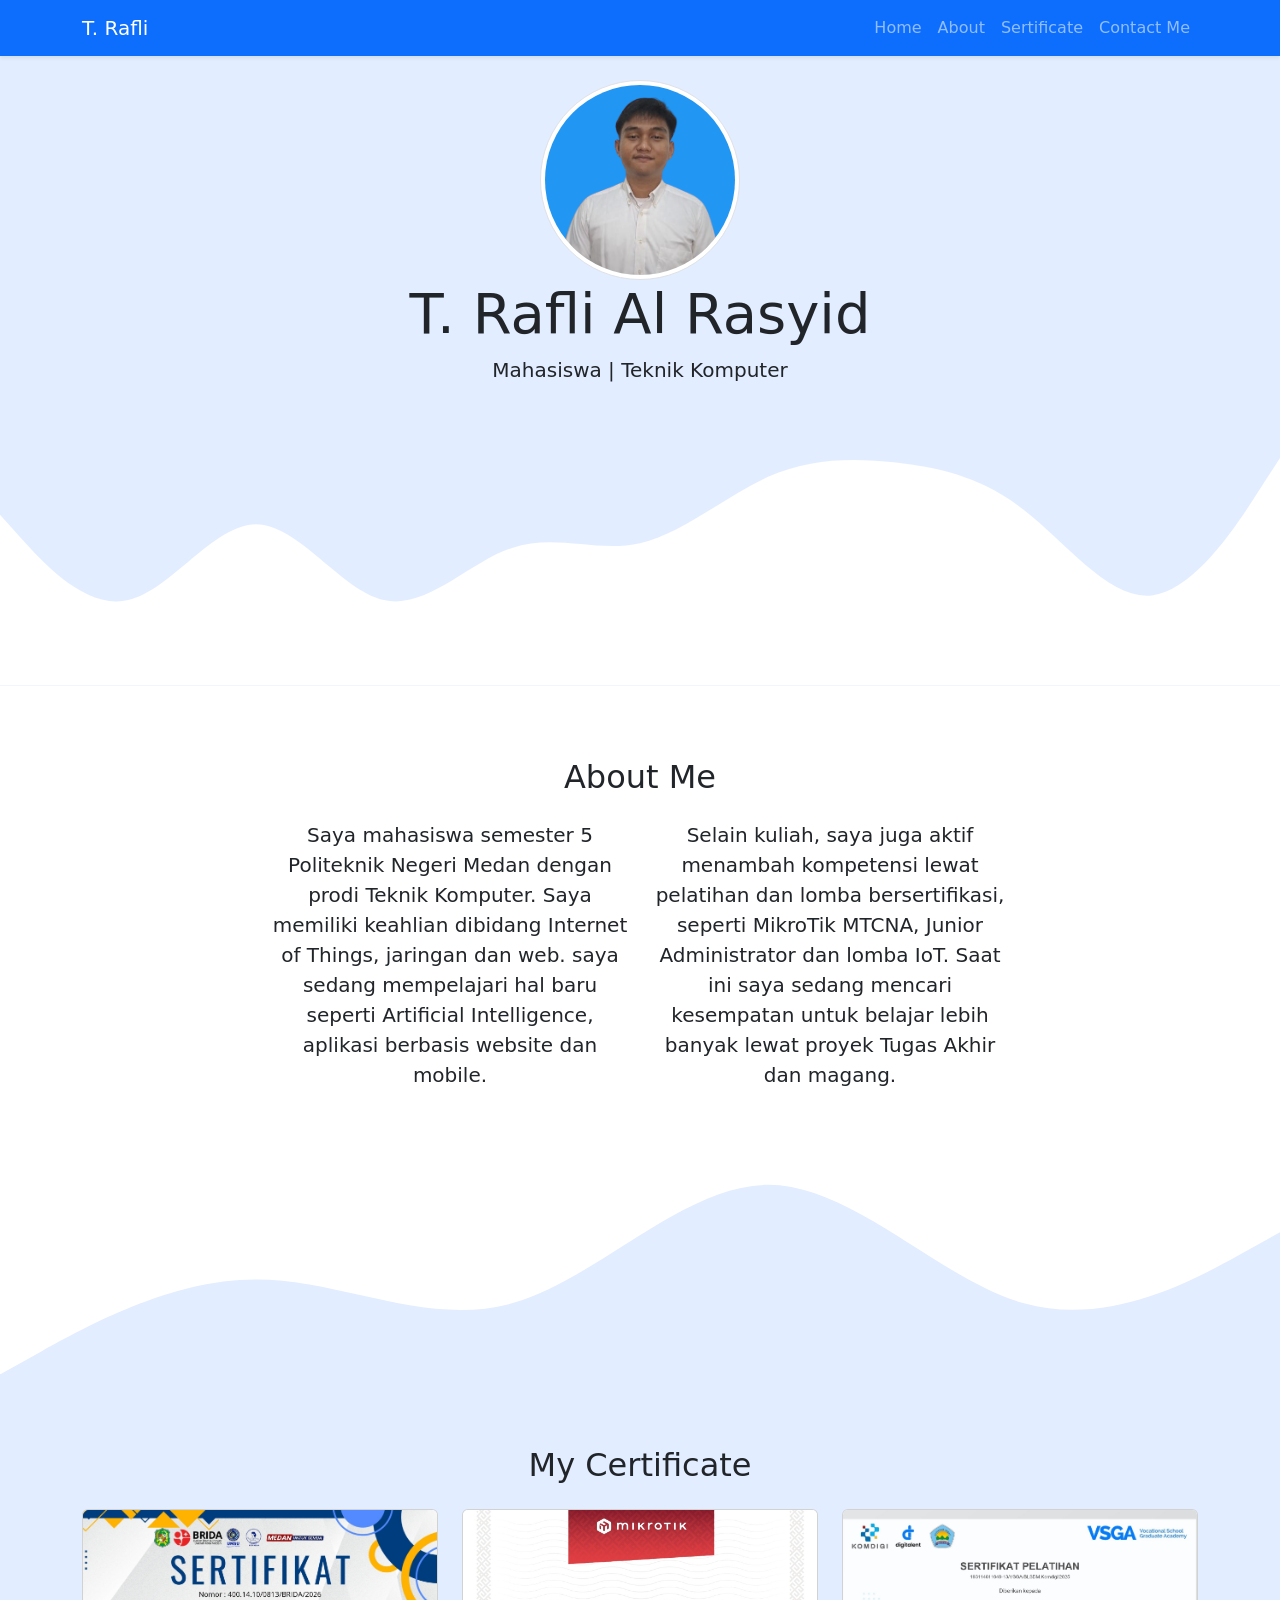
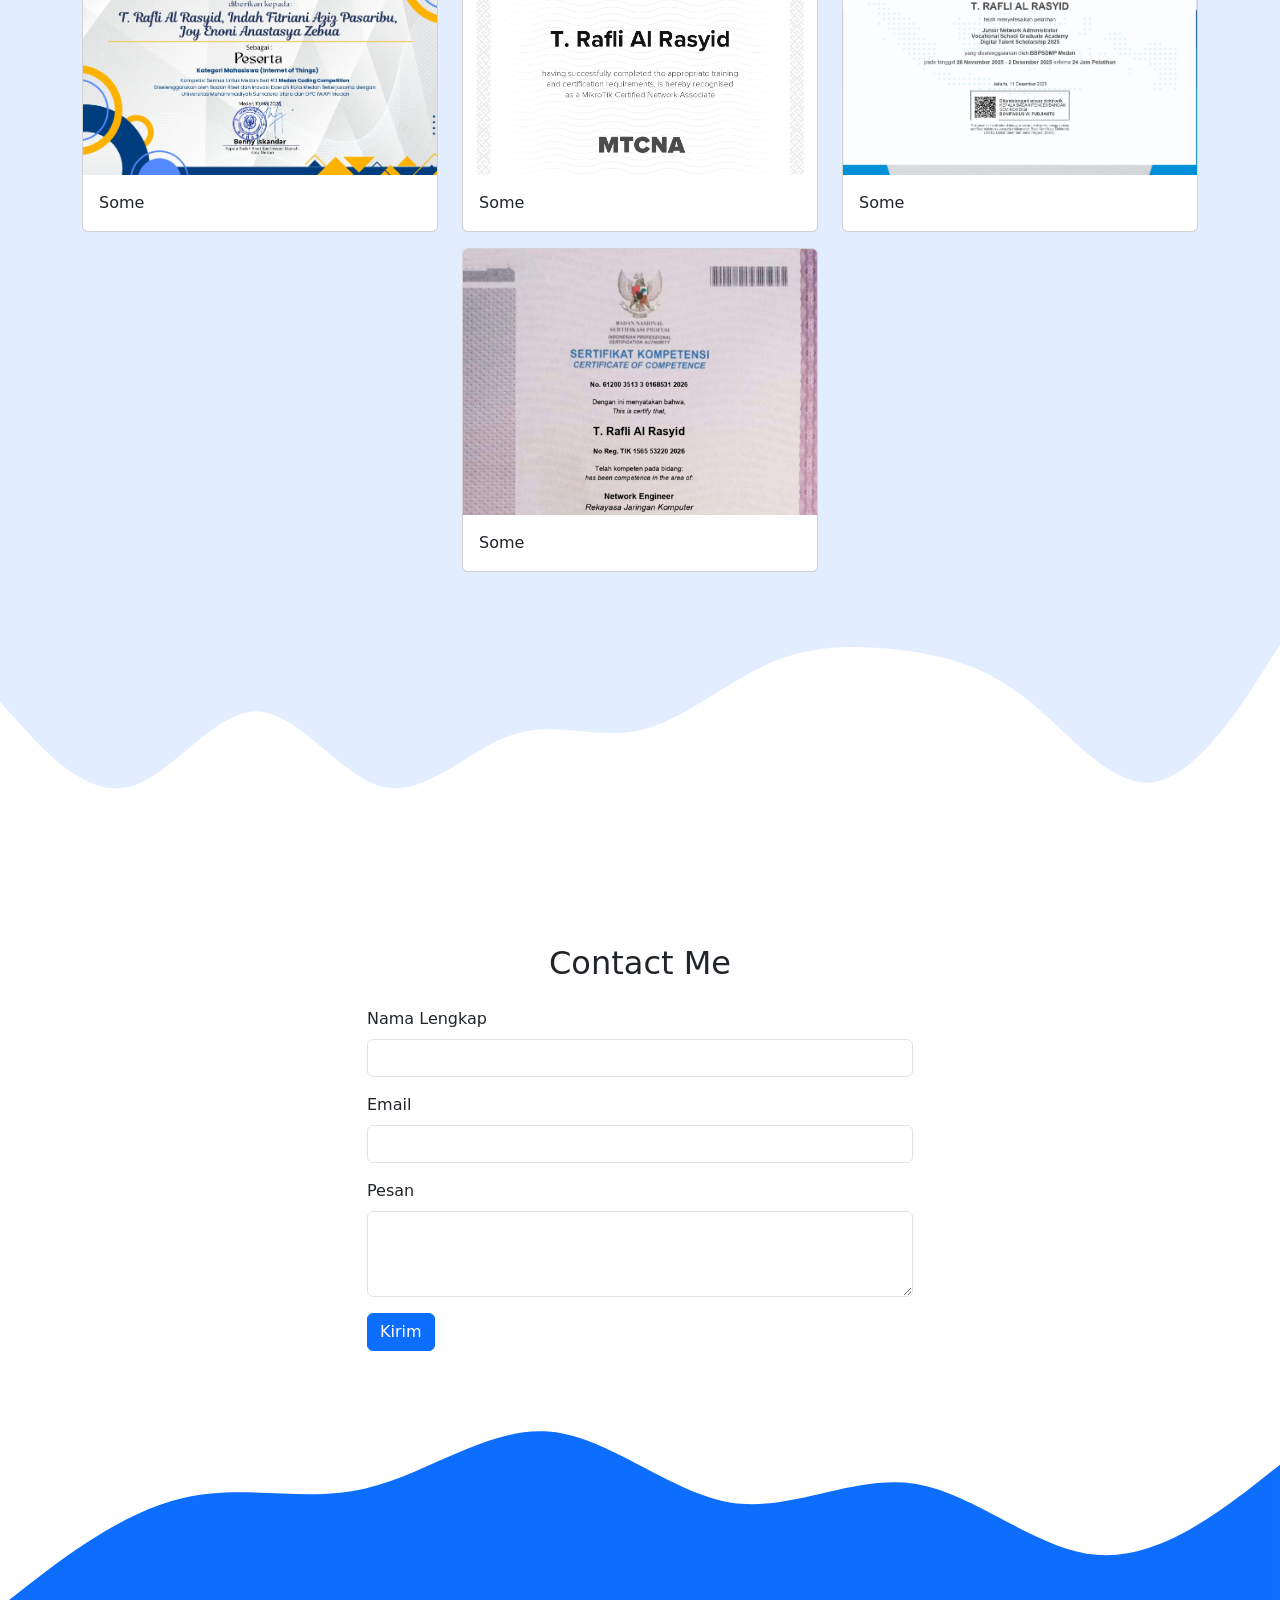
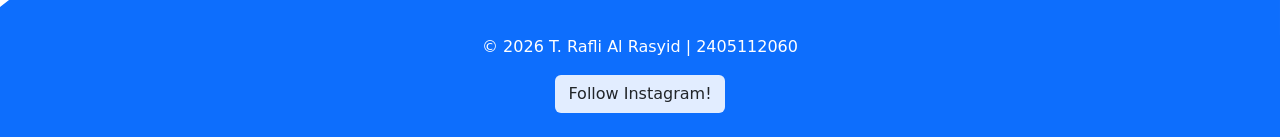
==== index.html @ 65e79ac5 "first commit" ====
<!doctype html>
<html lang="en">
    <head>
        <meta charset="utf-8">
        <meta name="viewport" content="width=device-width, initial-scale=1">
        <title>Portofolio | T. Rafli</title>
        <link href="css/bootstrap.min.css" rel="stylesheet">

        <!-- css -->
        <link rel="stylesheet" href="css/style.css">
    </head>
    <body id="home" data-bs-spy="scroll">
        <!-- navbar -->
        <nav class="navbar navbar-expand-lg bg-primary navbar-dark shadow-sm fixed-top">
            <div class="container">
              <a class="navbar-brand" href="#">T. Rafli</a>
              <button class="navbar-toggler" type="button" data-bs-toggle="collapse" data-bs-target="#navbarNavAltMarkup" aria-controls="navbarNavAltMarkup" aria-expanded="false" aria-label="Toggle navigation">
                <span class="navbar-toggler-icon"></span>
              </button>
              <div class="collapse navbar-collapse" id="navbarNavAltMarkup">
                <div class="navbar-nav ms-auto">
                    <a class="nav-link active" aria-current="page" href="#home">Home</a>
                    <a class="nav-link" href="#about">About</a>
                    <a class="nav-link" href="#sertificate">Sertificate</a>
                    <a class="nav-link" href="#contact">Contact Me</a>
                </div>
              </div>
            </div>
          </nav>
        <!-- akhir navbar -->

        <!-- jumbotron -->
        <section class="jumbotron text-center">
            <img src="img/foto_profil 2.png" alt="foto profil" width="200px"
                class="rounded-circle img-thumbnail">
            <h1 class="display-4">T. Rafli Al Rasyid</h1>
            <p class="lead">Mahasiswa | Teknik Komputer</p>
            <svg xmlns="http://www.w3.org/2000/svg" viewBox="0 0 1440 320"><path fill="#ffff" fill-opacity="1" d="M0,128L24,154.7C48,181,96,235,144,224C192,213,240,139,288,138.7C336,139,384,213,432,224C480,235,528,181,576,165.3C624,149,672,171,720,160C768,149,816,107,864,85.3C912,64,960,64,1008,69.3C1056,75,1104,85,1152,122.7C1200,160,1248,224,1296,218.7C1344,213,1392,139,1416,101.3L1440,64L1440,320L1416,320C1392,320,1344,320,1296,320C1248,320,1200,320,1152,320C1104,320,1056,320,1008,320C960,320,912,320,864,320C816,320,768,320,720,320C672,320,624,320,576,320C528,320,480,320,432,320C384,320,336,320,288,320C240,320,192,320,144,320C96,320,48,320,24,320L0,320Z"></path></svg>
        </section>
        <!-- akhir jumbotron -->

        <!-- about -->
        <section class="about" id="about">
            <div class="container text-center">
                <div class="row text-center mb-3">
                    <div class="col">
                        <h2>About Me</h2>
                    </div>
                </div>

                <div class="row justify-content-center fs-5 text-center">
                    <div class="col-md-4">Saya mahasiswa semester 5 Politeknik Negeri Medan dengan prodi Teknik Komputer. Saya memiliki keahlian dibidang Internet of Things, jaringan dan web.
                        saya sedang mempelajari hal baru seperti Artificial Intelligence, aplikasi berbasis website dan mobile.</div>
                    <div class="col-md-4">Selain kuliah, saya juga aktif menambah kompetensi lewat pelatihan dan lomba bersertifikasi, seperti MikroTik MTCNA, Junior Administrator dan lomba IoT. 
                        Saat ini saya sedang mencari kesempatan untuk belajar lebih banyak lewat proyek Tugas Akhir dan magang.</div>
                </div>
            </div>
            <svg xmlns="http://www.w3.org/2000/svg" viewBox="0 0 1440 320"><path fill="#e2edff" fill-opacity="1" d="M0,320L48,293.3C96,267,192,213,288,213.3C384,213,480,267,576,240C672,213,768,107,864,106.7C960,107,1056,213,1152,240C1248,267,1344,213,1392,186.7L1440,160L1440,320L1392,320C1344,320,1248,320,1152,320C1056,320,960,320,864,320C768,320,672,320,576,320C480,320,384,320,288,320C192,320,96,320,48,320L0,320Z"></path></svg>
        </section>
         <!-- akhir about -->

        <!-- sertificate -->
        <section id="sertificate" class="sertificate">
            <div class="container">
                <div class="row text-center mb-3">
                    <div class="col">
                        <h2>My Certificate</h2>
                    </div>
                </div>

                <div class="row justify-content-center">
                    <div class="col-md-4 mb-3">
                        <div class="card">
                            <a href="https://drive.google.com/file/d/1_PDQ0m4yi_eD5GQvOrbC-A0KUMrzX5Ta/view?usp=sharing" target="_blank"><img src="img/iot.jpg" alt="sertifikat IoT" class="card-img-top" loading="lazy"></a>
                            <div class="card-body">
                                <p class="card-text">Some</p>
                            </div>
                        </div>
                    </div>

                    <div class="col-md-4 mb-3">
                        <div class="card">
                            <a href="https://drive.google.com/file/d/1WTJJTWbtGncXbXlw_w92yButRt9lqG4G/view?usp=sharing" target="_blank"><img src="img/sertifikat mtcna.jpg" alt="sertifikat mtcna" class="card-img-top"></a>
                            <div class="card-body">
                                <p class="card-text">Some</p>
                            </div>
                        </div>
                    </div>

                    <div class="col-md-4 mb-3">
                        <div class="card">
                            <a href="https://drive.google.com/file/d/122FLk_JU74PtXz3qmLdHVysGq2bVSS7K/view?usp=sharing" target="_blank"><img src="img/vsga.jpg" alt="sertifikat JNA VSGA" class="card-img-top"></a>
                            <div class="card-body">
                                <p class="card-text">Some</p>
                            </div>
                        </div>
                    </div>

                    <div class="col-md-4 mb-3">
                        <div class="card">
                            <a href="https://drive.google.com/file/d/1_5W1mtX8krvDobZkotjcnFeJKgme8c_E/view?usp=sharing" target="_blank"><img src="img/sertifikat jna_page-0001.jpg" alt="sertifikat JNA BNSP" class="card-img-top"></a>
                            <div class="card-body">
                                <p class="card-text">Some</p>
                            </div>
                        </div>
                    </div>

                </div>
            </div>
            <svg xmlns="http://www.w3.org/2000/svg" viewBox="0 0 1440 320"><path fill="#ffff" fill-opacity="1" d="M0,128L24,154.7C48,181,96,235,144,224C192,213,240,139,288,138.7C336,139,384,213,432,224C480,235,528,181,576,165.3C624,149,672,171,720,160C768,149,816,107,864,85.3C912,64,960,64,1008,69.3C1056,75,1104,85,1152,122.7C1200,160,1248,224,1296,218.7C1344,213,1392,139,1416,101.3L1440,64L1440,320L1416,320C1392,320,1344,320,1296,320C1248,320,1200,320,1152,320C1104,320,1056,320,1008,320C960,320,912,320,864,320C816,320,768,320,720,320C672,320,624,320,576,320C528,320,480,320,432,320C384,320,336,320,288,320C240,320,192,320,144,320C96,320,48,320,24,320L0,320Z"></path></svg>
        </section>
        <!-- akhir sertificate -->

        <!-- contact-->
        <section class="contact" id="contact">
            <div class="container">
                <div class="row text-center mb-3">
                    <h2>Contact Me</h2>
                </div>

                <div class="row justify-content-center">
                    <div class="col-md-6">
                        <form action="">
                            <div class="mb-3">
                                <label for="name" class="form-label">Nama Lengkap</label>
                                <input type="text" class="form-control" id="name" aria-describedby="name">
                            </div>
    
                            <div class="mb-3">
                                <label for="email" class="form-label">Email</label>
                                <input type="email" class="form-control" id="email" aria-describedby="email">
                            </div>

                            <div class="mb-3">
                                <label for="pesan" class="form-label">Pesan</label>
                                <textarea id="pesan" class="form-control" rows="3"></textarea>
                            </div>

                            <button type="submit" class="btn btn-primary">Kirim</button>
                        </form>
                    </div>
                </div>
            </div>
            <svg xmlns="http://www.w3.org/2000/svg" viewBox="0 0 1440 320"><path fill="#0d6efd" fill-opacity="1" d="M0,288L34.3,261.3C68.6,235,137,181,206,165.3C274.3,149,343,171,411,154.7C480,139,549,85,617,90.7C685.7,96,754,160,823,170.7C891.4,181,960,139,1029,149.3C1097.1,160,1166,224,1234,229.3C1302.9,235,1371,181,1406,154.7L1440,128L1440,320L1405.7,320C1371.4,320,1303,320,1234,320C1165.7,320,1097,320,1029,320C960,320,891,320,823,320C754.3,320,686,320,617,320C548.6,320,480,320,411,320C342.9,320,274,320,206,320C137.1,320,69,320,34,320L0,320Z"></path></svg>
        </section>
        <!-- akhir kontak -->

        <!-- footer -->
        <footer class="bg-primary text-white text-center pb-2">
            <p>&copy; 2026 T. Rafli Al Rasyid | 2405112060 </p>
            <P><a href="https://instagram.com/t.rafli_" class="btn" style="background-color: #e2edff;">Follow Instagram!</a></P>
        </footer>
        <!-- akhir foooter -->

        <script src="https://cdn.jsdelivr.net/npm/bootstrap@5.3.8/dist/js/bootstrap.bundle.min.js" integrity="sha384-FKyoEForCGlyvwx9Hj09JcYn3nv7wiPVlz7YYwJrWVcXK/BmnVDxM+D2scQbITxI" crossorigin="anonymous"></script>
    </body>
</html>
---- css/style.css ----
.jumbotron{
    padding-top : 5rem;
    background-color: #e2edff;
}

.sertificate{
    background-color: #e2edff;
}

section{
    padding-top: 4.5rem;
}
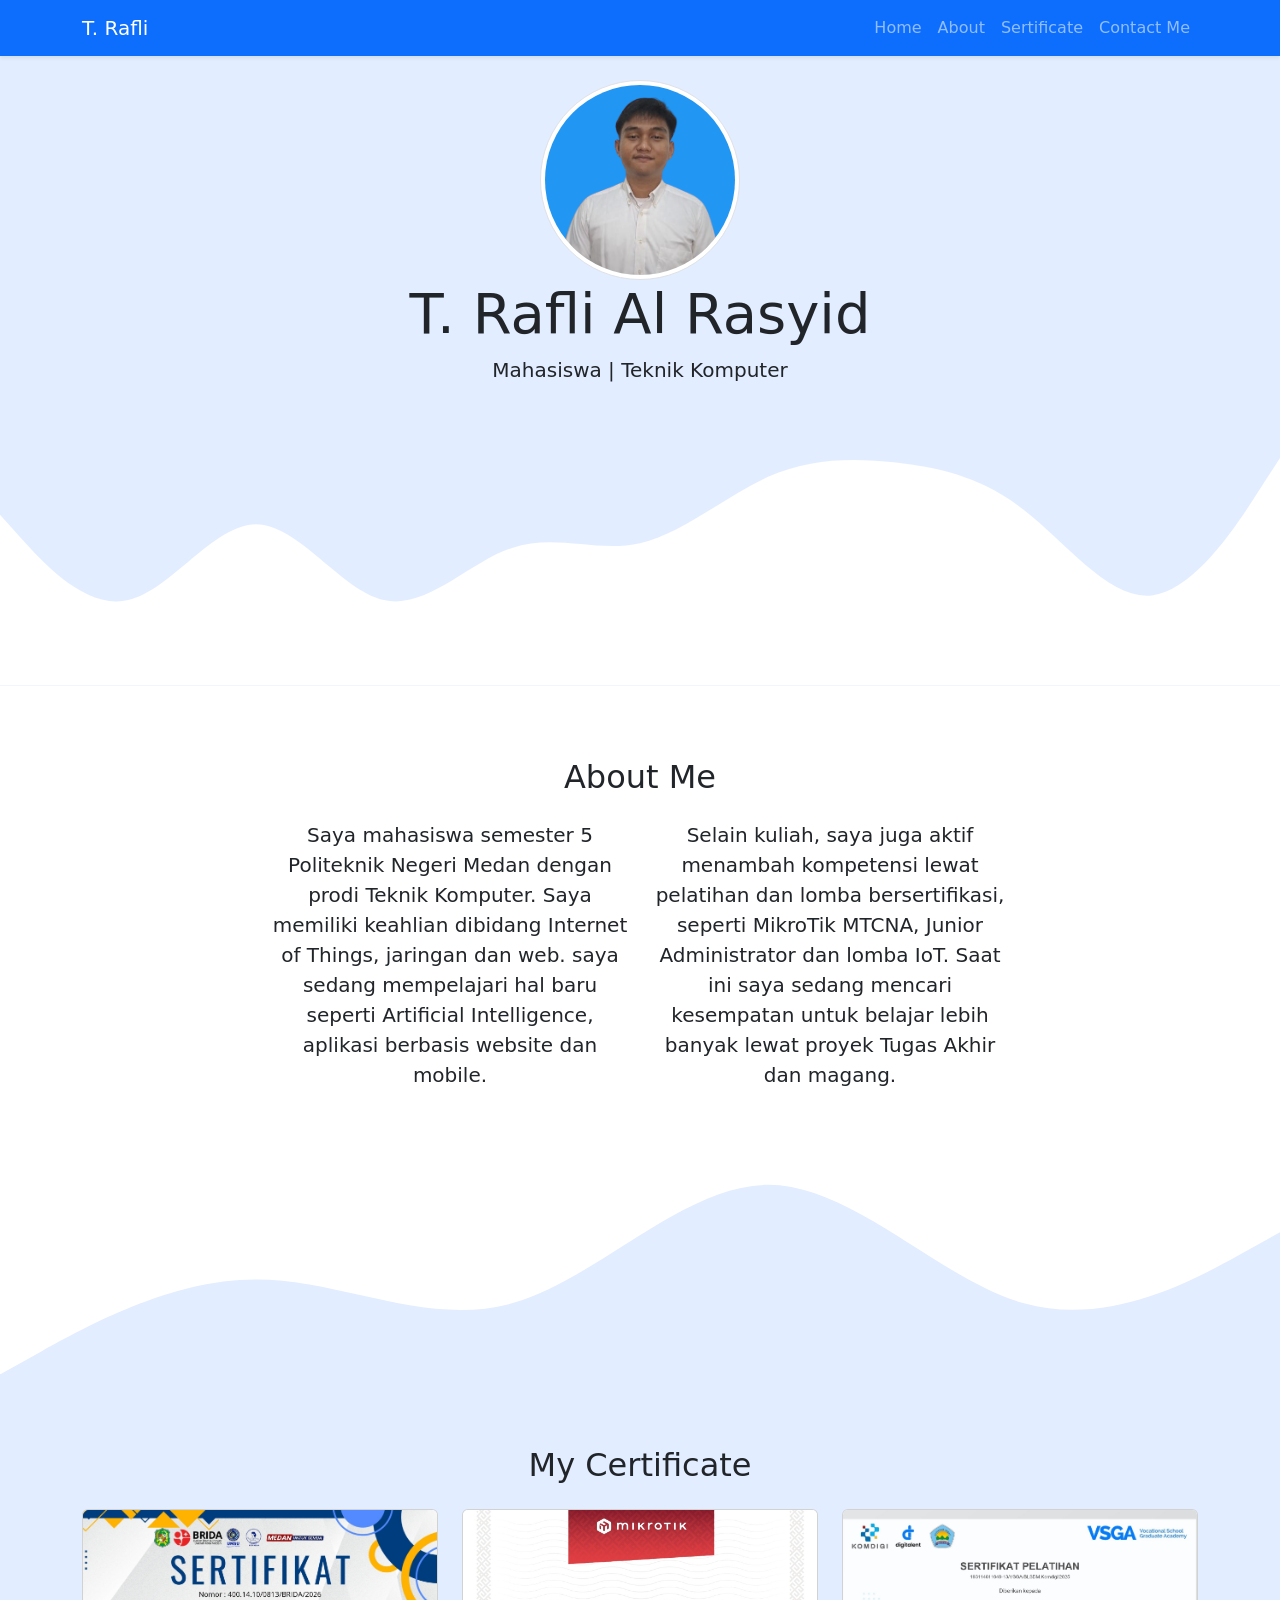
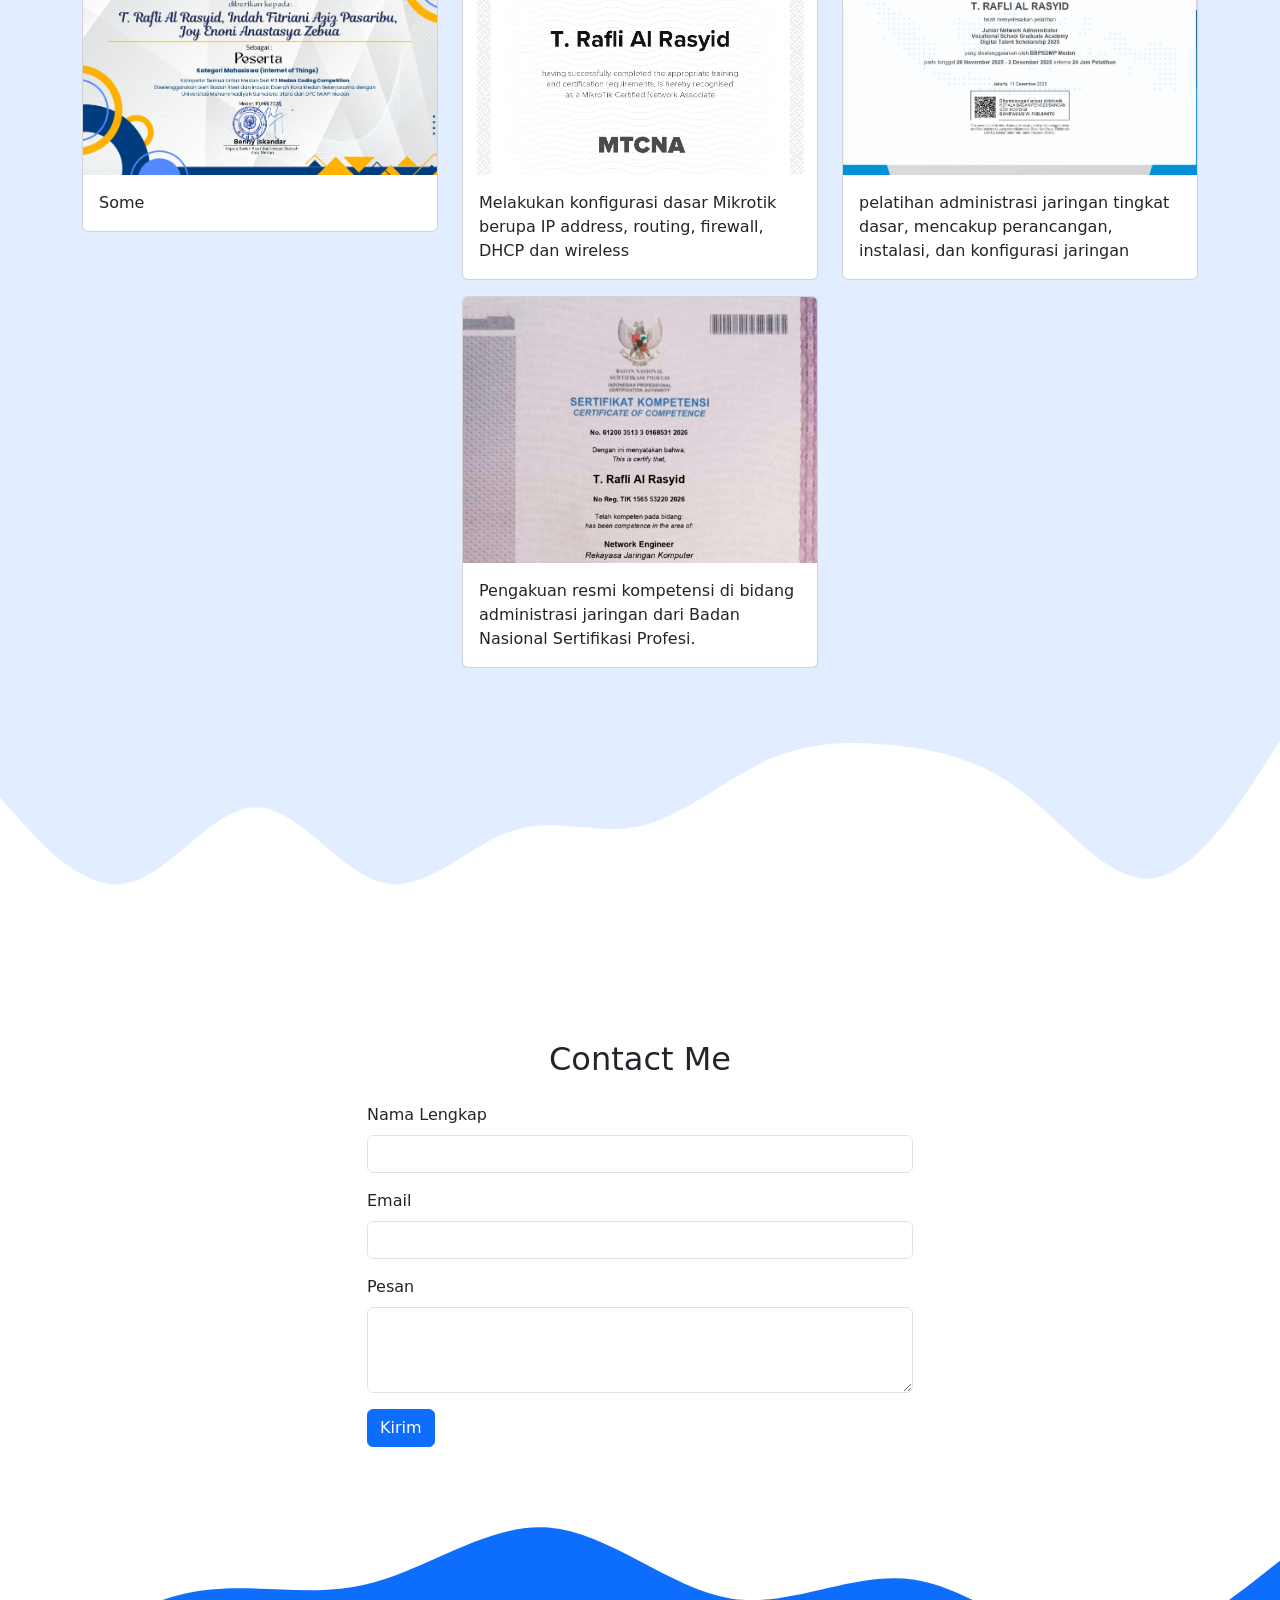
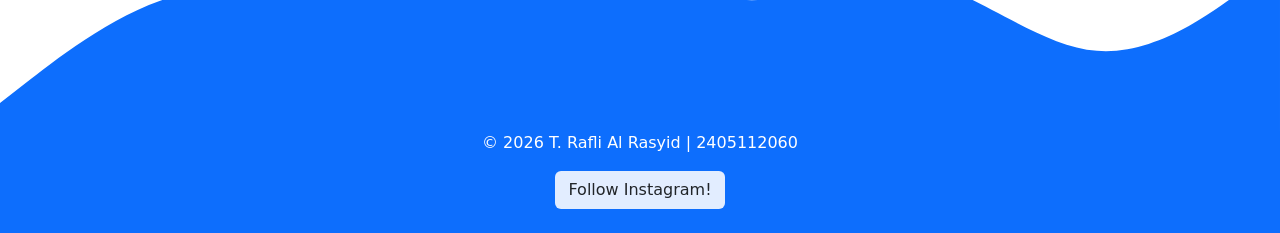
==== commit eae6219d: "menambahkan 3 deskripsi sertifikat" ====
--- a/index.html
+++ b/index.html
@@ -82,7 +82,7 @@
                         <div class="card">
                             <a href="https://drive.google.com/file/d/1WTJJTWbtGncXbXlw_w92yButRt9lqG4G/view?usp=sharing" target="_blank"><img src="img/sertifikat mtcna.jpg" alt="sertifikat mtcna" class="card-img-top"></a>
                             <div class="card-body">
-                                <p class="card-text">Some</p>
+                                <p class="card-text">Melakukan konfigurasi dasar Mikrotik berupa IP address, routing, firewall, DHCP dan wireless</p>
                             </div>
                         </div>
                     </div>
@@ -91,7 +91,7 @@
                         <div class="card">
                             <a href="https://drive.google.com/file/d/122FLk_JU74PtXz3qmLdHVysGq2bVSS7K/view?usp=sharing" target="_blank"><img src="img/vsga.jpg" alt="sertifikat JNA VSGA" class="card-img-top"></a>
                             <div class="card-body">
-                                <p class="card-text">Some</p>
+                                <p class="card-text">pelatihan administrasi jaringan tingkat dasar, mencakup perancangan, instalasi, dan konfigurasi jaringan</p>
                             </div>
                         </div>
                     </div>
@@ -100,7 +100,7 @@
                         <div class="card">
                             <a href="https://drive.google.com/file/d/1_5W1mtX8krvDobZkotjcnFeJKgme8c_E/view?usp=sharing" target="_blank"><img src="img/sertifikat jna_page-0001.jpg" alt="sertifikat JNA BNSP" class="card-img-top"></a>
                             <div class="card-body">
-                                <p class="card-text">Some</p>
+                                <p class="card-text">Pengakuan resmi kompetensi di bidang administrasi jaringan dari Badan Nasional Sertifikasi Profesi.</p>
                             </div>
                         </div>
                     </div>
@@ -153,5 +153,5 @@
         <!-- akhir foooter -->
 
         <script src="https://cdn.jsdelivr.net/npm/bootstrap@5.3.8/dist/js/bootstrap.bundle.min.js" integrity="sha384-FKyoEForCGlyvwx9Hj09JcYn3nv7wiPVlz7YYwJrWVcXK/BmnVDxM+D2scQbITxI" crossorigin="anonymous"></script>
-    </body>
+    </body> 
 </html>
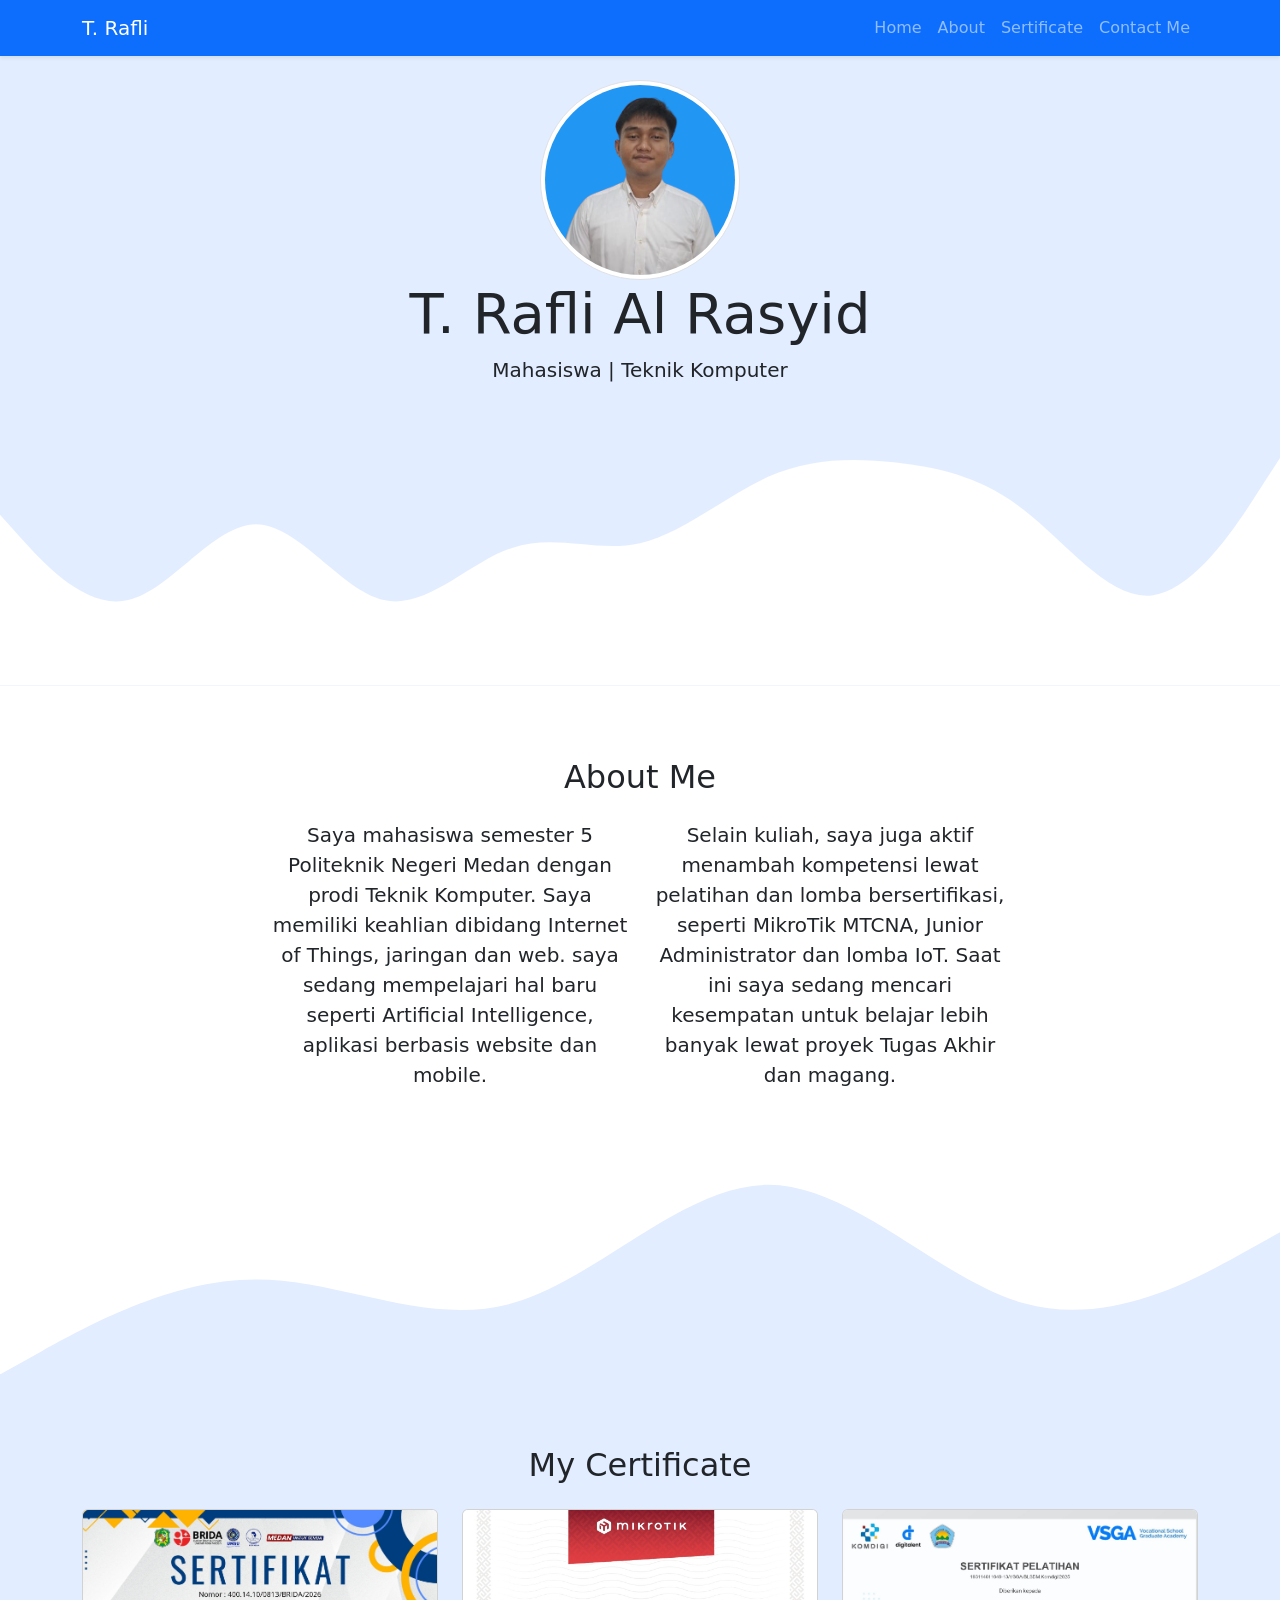
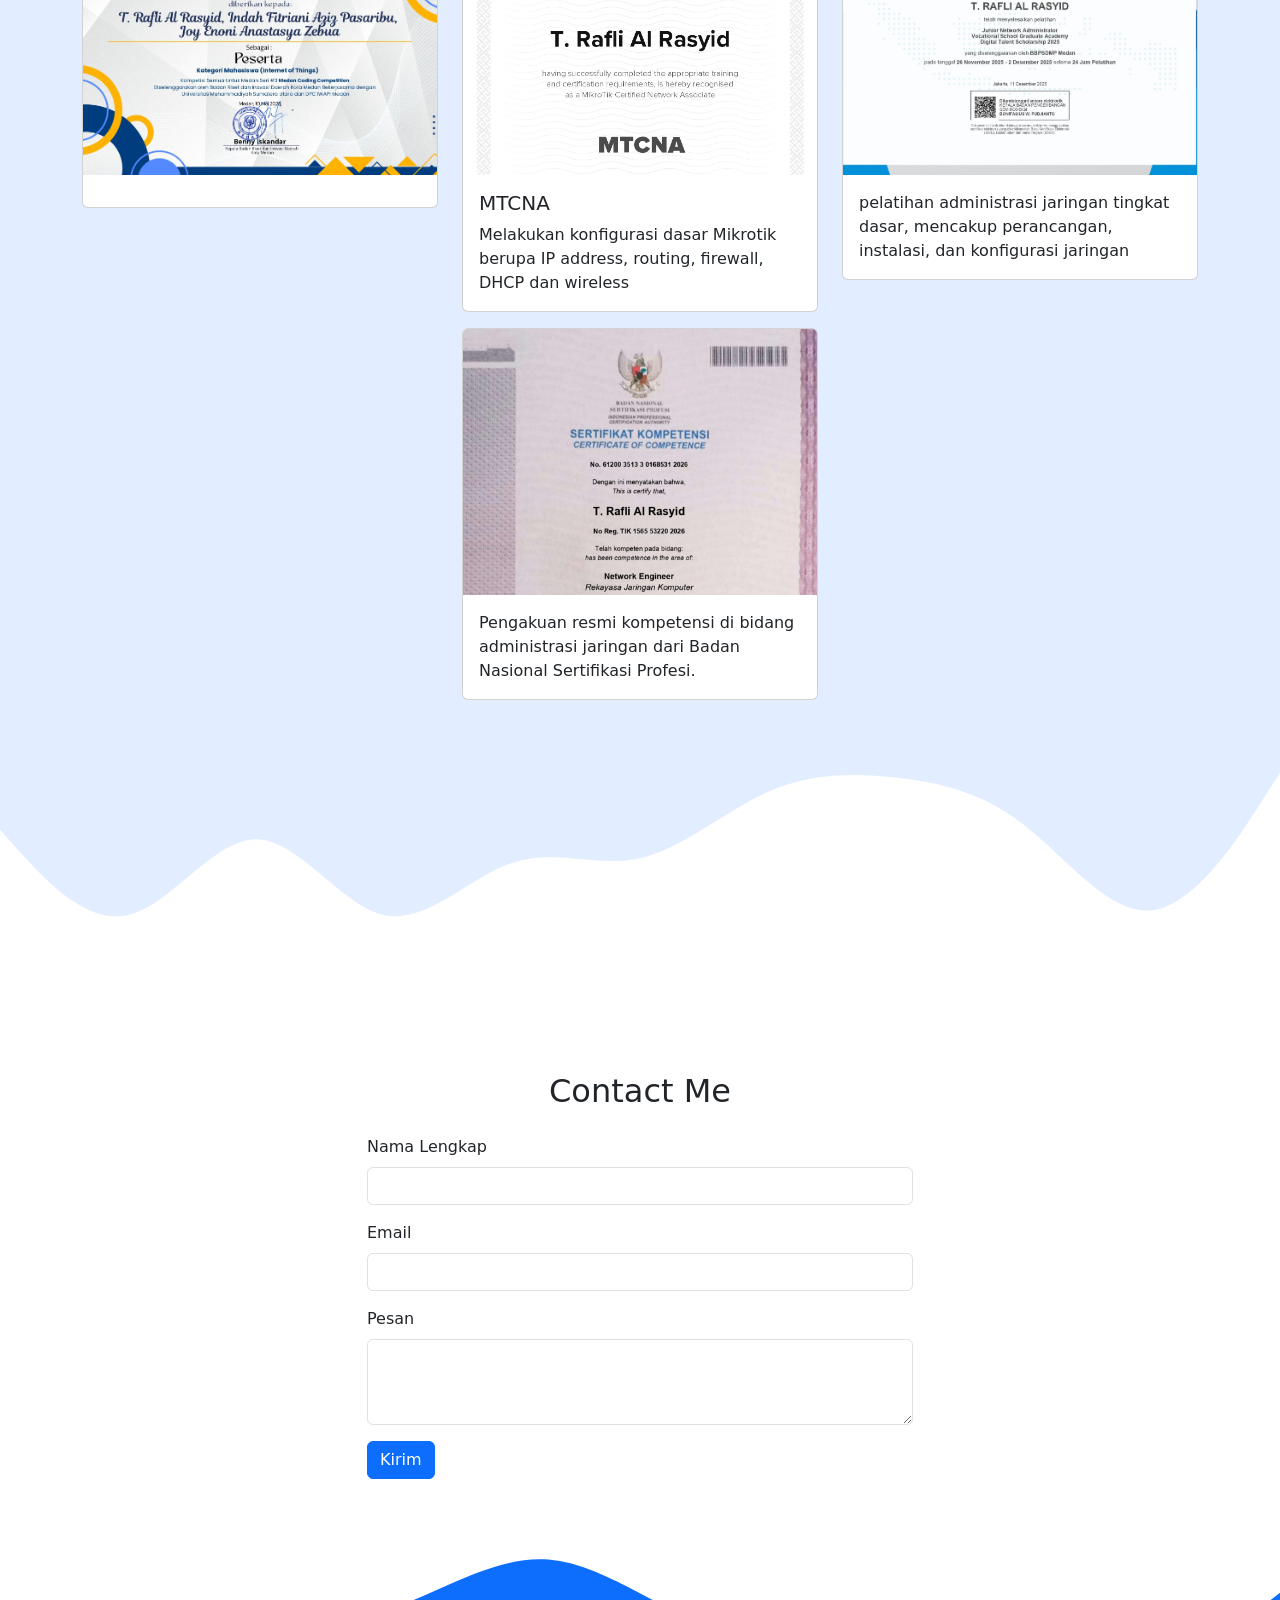
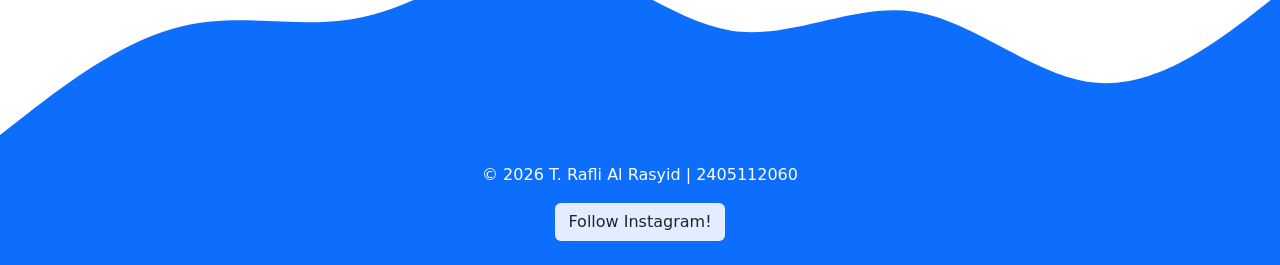
==== commit de0f4643: "menambahkan judul sertifikat mtcna" ====
--- a/index.html
+++ b/index.html
@@ -73,7 +73,7 @@
                         <div class="card">
                             <a href="https://drive.google.com/file/d/1_PDQ0m4yi_eD5GQvOrbC-A0KUMrzX5Ta/view?usp=sharing" target="_blank"><img src="img/iot.jpg" alt="sertifikat IoT" class="card-img-top" loading="lazy"></a>
                             <div class="card-body">
-                                <p class="card-text">Some</p>
+                                <p class="card-text"></p>
                             </div>
                         </div>
                     </div>
@@ -82,6 +82,7 @@
                         <div class="card">
                             <a href="https://drive.google.com/file/d/1WTJJTWbtGncXbXlw_w92yButRt9lqG4G/view?usp=sharing" target="_blank"><img src="img/sertifikat mtcna.jpg" alt="sertifikat mtcna" class="card-img-top"></a>
                             <div class="card-body">
+                                <h5 class="MTCNA">MTCNA</h5>
                                 <p class="card-text">Melakukan konfigurasi dasar Mikrotik berupa IP address, routing, firewall, DHCP dan wireless</p>
                             </div>
                         </div>
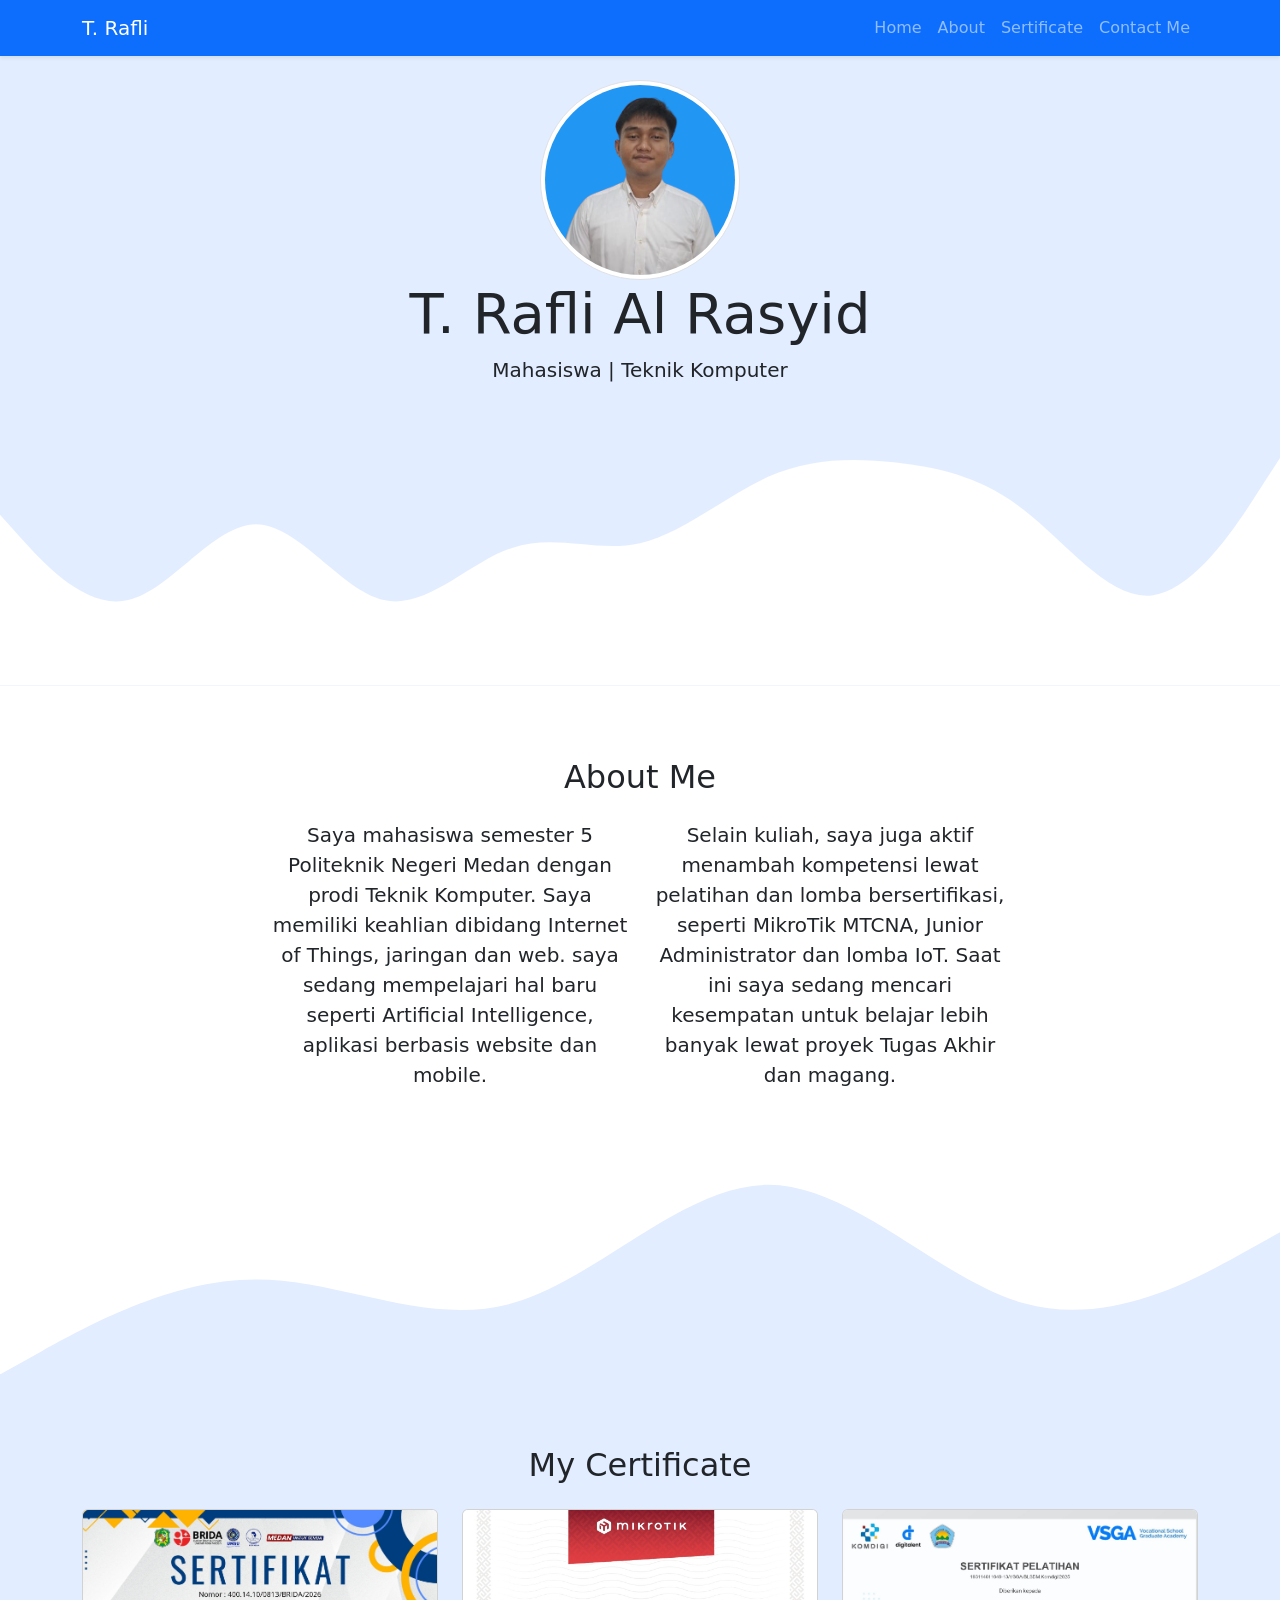
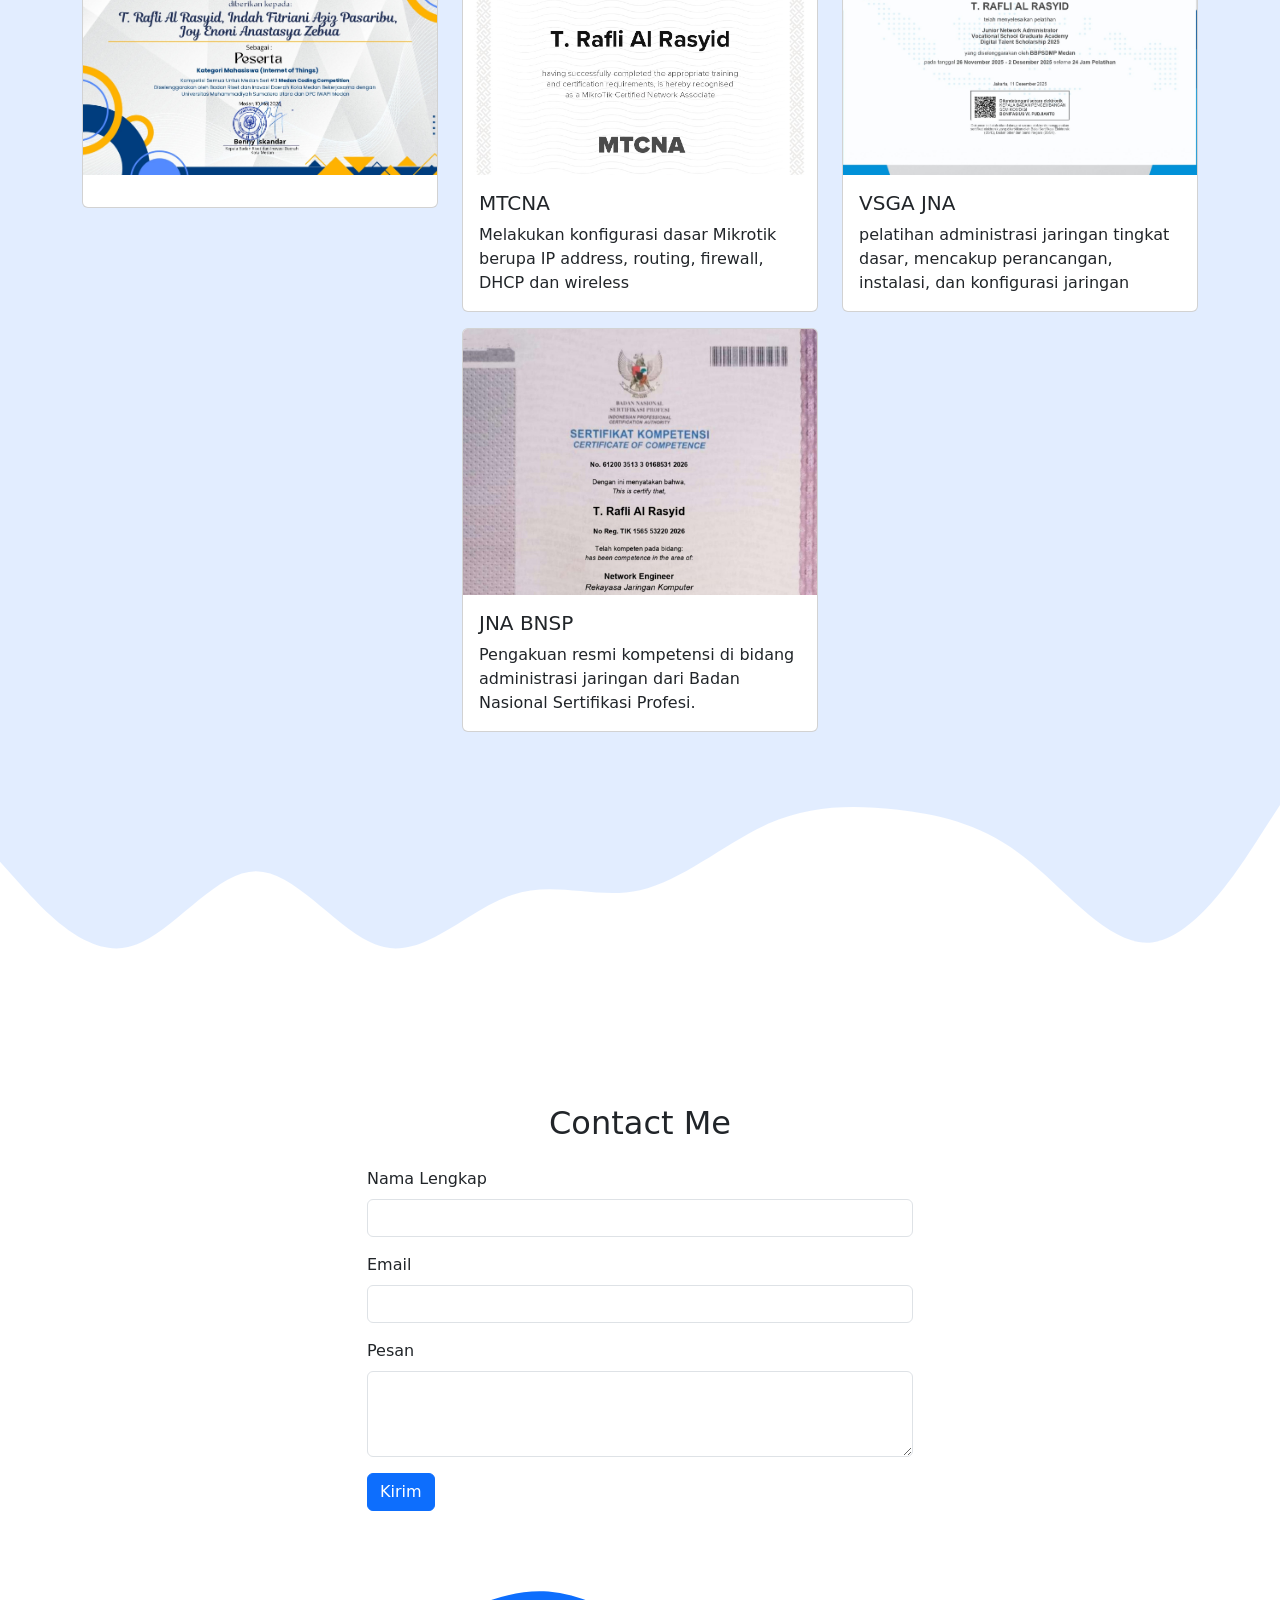
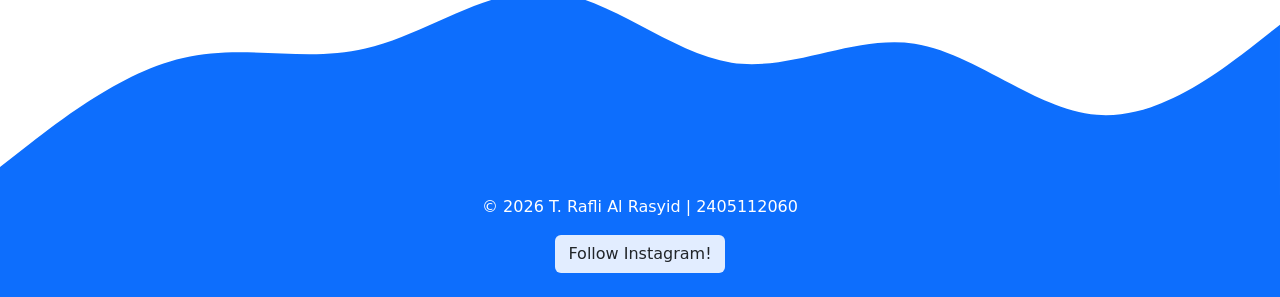
==== commit a5146097: "menambahkan judul sertifikat" ====
--- a/index.html
+++ b/index.html
@@ -92,6 +92,7 @@
                         <div class="card">
                             <a href="https://drive.google.com/file/d/122FLk_JU74PtXz3qmLdHVysGq2bVSS7K/view?usp=sharing" target="_blank"><img src="img/vsga.jpg" alt="sertifikat JNA VSGA" class="card-img-top"></a>
                             <div class="card-body">
+                                <h5 class="VSGA JNA">VSGA JNA</h5>
                                 <p class="card-text">pelatihan administrasi jaringan tingkat dasar, mencakup perancangan, instalasi, dan konfigurasi jaringan</p>
                             </div>
                         </div>
@@ -101,6 +102,7 @@
                         <div class="card">
                             <a href="https://drive.google.com/file/d/1_5W1mtX8krvDobZkotjcnFeJKgme8c_E/view?usp=sharing" target="_blank"><img src="img/sertifikat jna_page-0001.jpg" alt="sertifikat JNA BNSP" class="card-img-top"></a>
                             <div class="card-body">
+                                <h5 class="JNA BNSP">JNA BNSP</h5>
                                 <p class="card-text">Pengakuan resmi kompetensi di bidang administrasi jaringan dari Badan Nasional Sertifikasi Profesi.</p>
                             </div>
                         </div>
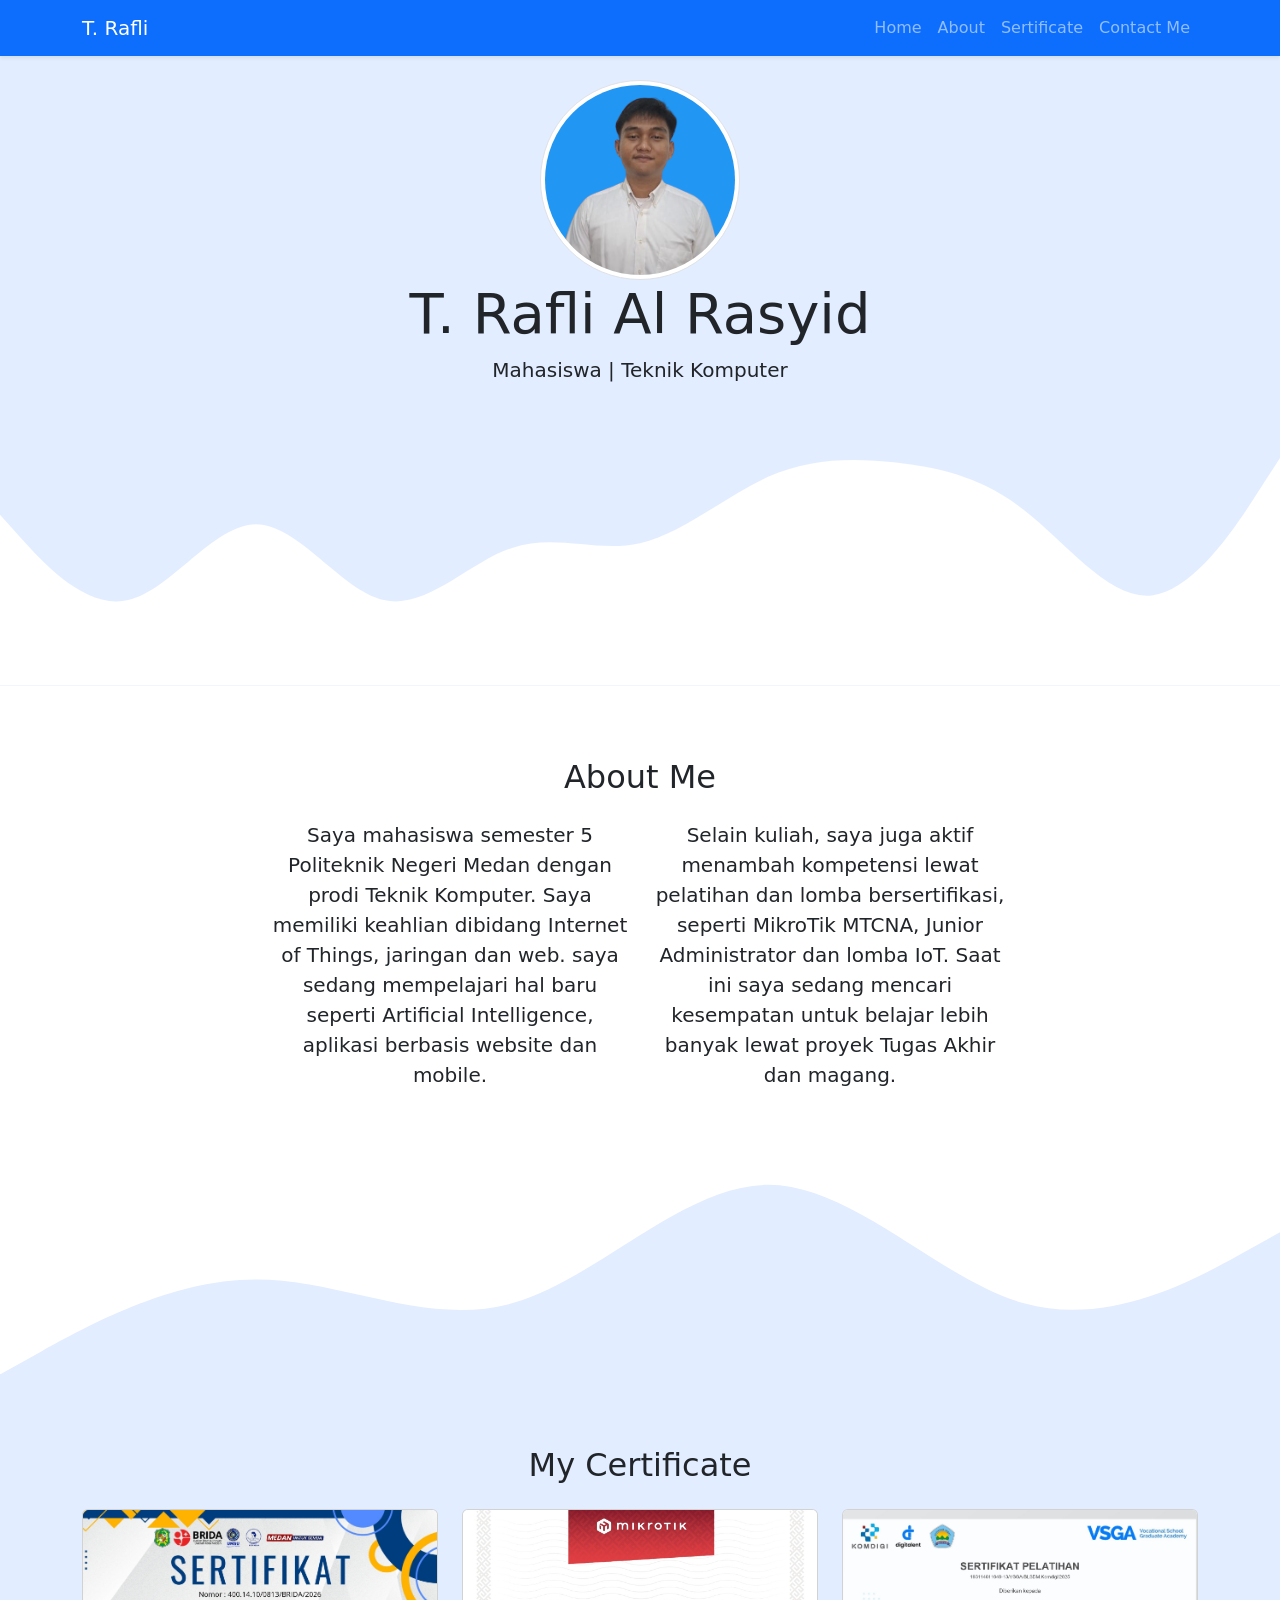
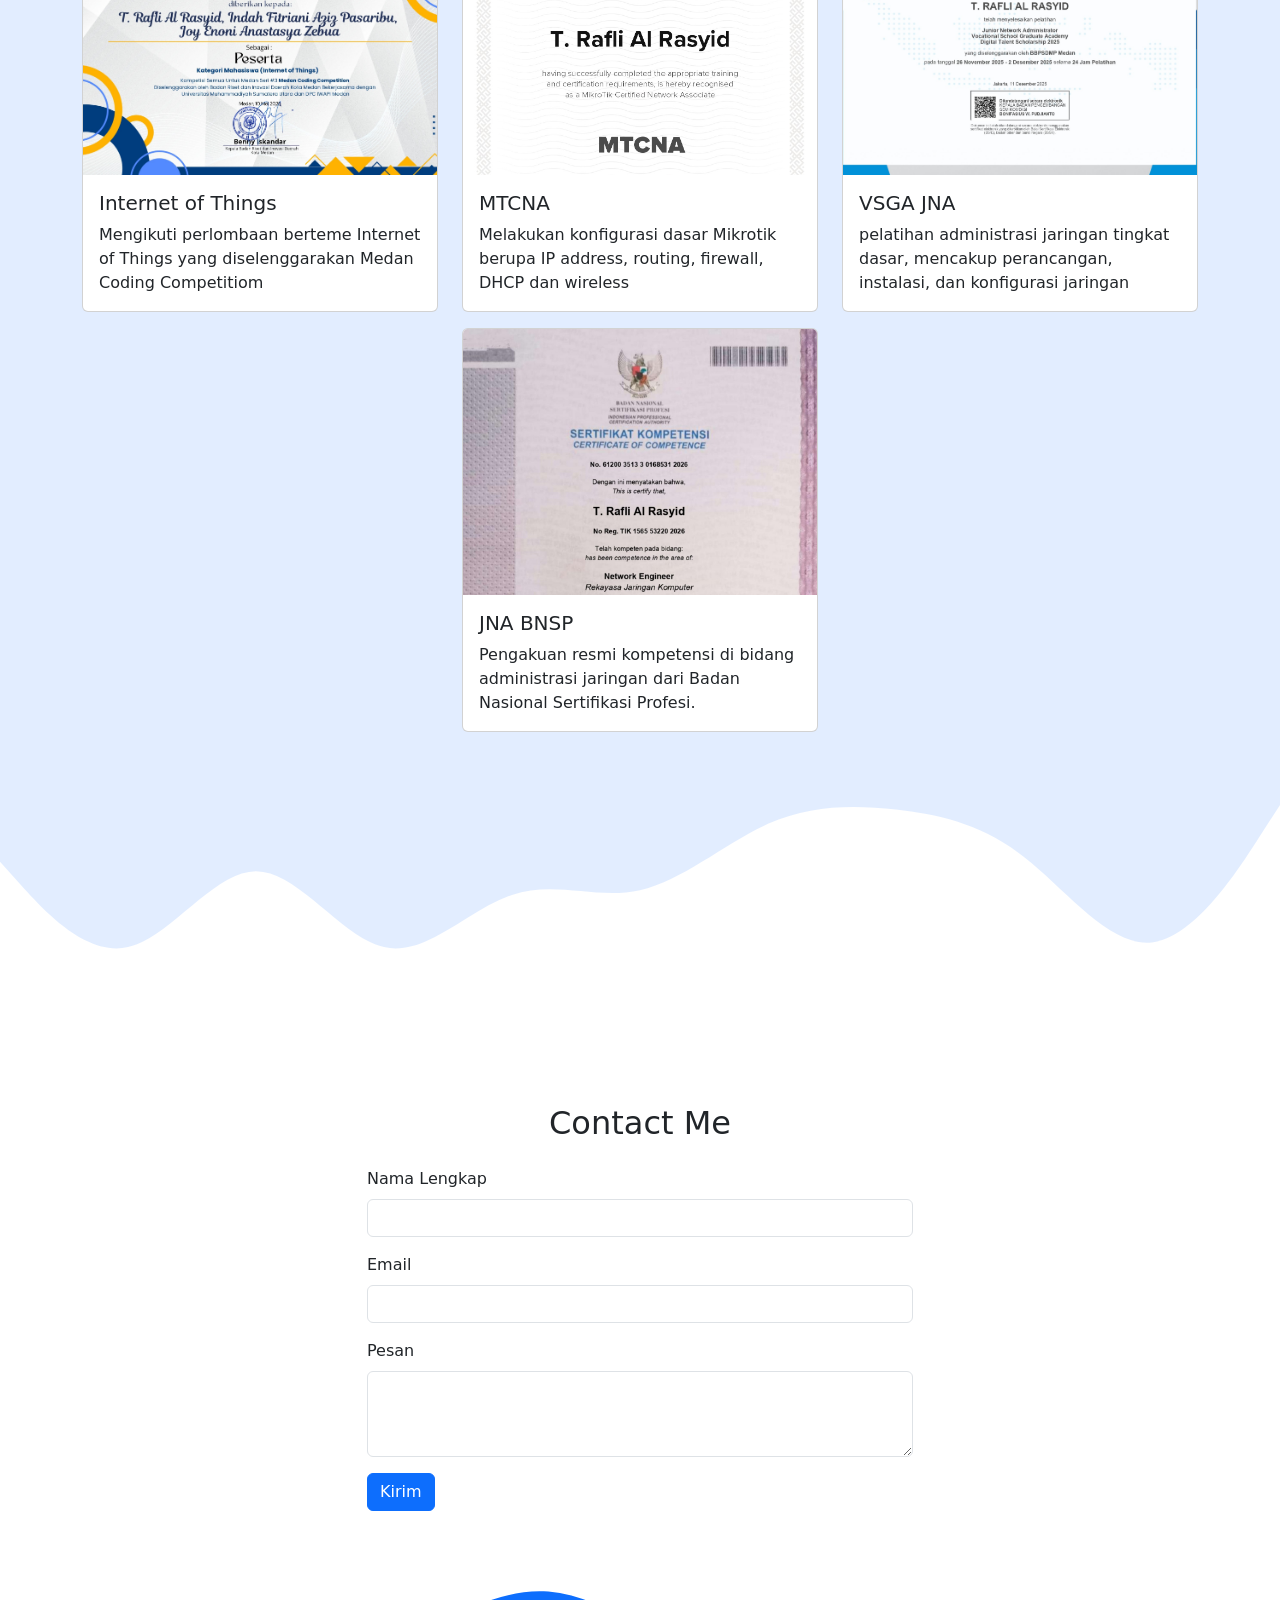
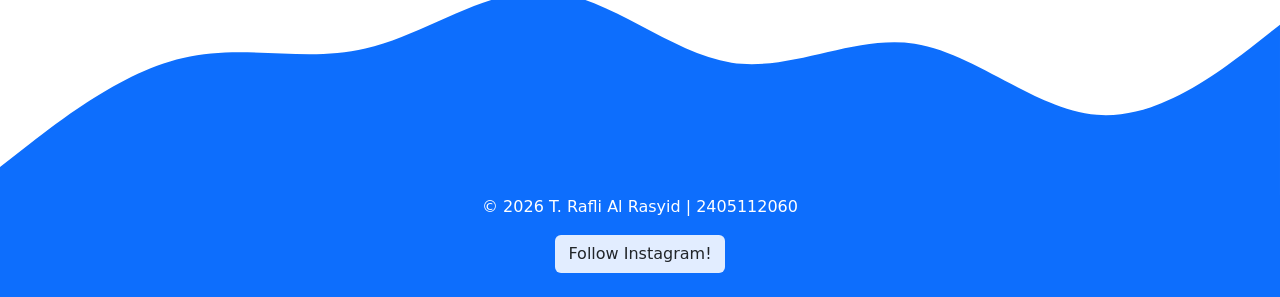
==== commit 771405c2: "memperbaiki form ke sheet" ====
--- a/index.html
+++ b/index.html
@@ -73,7 +73,8 @@
                         <div class="card">
                             <a href="https://drive.google.com/file/d/1_PDQ0m4yi_eD5GQvOrbC-A0KUMrzX5Ta/view?usp=sharing" target="_blank"><img src="img/iot.jpg" alt="sertifikat IoT" class="card-img-top" loading="lazy"></a>
                             <div class="card-body">
-                                <p class="card-text"></p>
+                                <h5 class="IoT">Internet of Things</h5>
+                                <p class="card-text">Mengikuti perlombaan berteme Internet of Things yang diselenggarakan Medan Coding Competitiom</p>
                             </div>
                         </div>
                     </div>
@@ -123,20 +124,20 @@
 
                 <div class="row justify-content-center">
                     <div class="col-md-6">
-                        <form action="">
+                        <form name="submit-to-google-sheet">
                             <div class="mb-3">
                                 <label for="name" class="form-label">Nama Lengkap</label>
-                                <input type="text" class="form-control" id="name" aria-describedby="name">
+                                <input type="text" class="form-control" id="name" aria-describedby="name" name="nama">
                             </div>
     
                             <div class="mb-3">
                                 <label for="email" class="form-label">Email</label>
-                                <input type="email" class="form-control" id="email" aria-describedby="email">
+                                <input type="email" class="form-control" id="email" aria-describedby="email" name="email">
                             </div>
 
                             <div class="mb-3">
                                 <label for="pesan" class="form-label">Pesan</label>
-                                <textarea id="pesan" class="form-control" rows="3"></textarea>
+                                <textarea id="pesan" class="form-control" rows="3" name="pesan"></textarea>
                             </div>
 
                             <button type="submit" class="btn btn-primary">Kirim</button>
@@ -155,6 +156,21 @@
         </footer>
         <!-- akhir foooter -->
 
+        <script>
+            const scriptURL = 'https://script.google.com/macros/s/AKfycbwixfozdtreoQnVrDL4oboVVemzUkwoA-dY4ln1Inr8v-ZiXhRh6WItQPS0M2GTHuqU/exec';
+            const form = document.forms['submit-to-google-sheet'];
+        
+            form.addEventListener('submit', (e) => {
+                e.preventDefault();
+                fetch(scriptURL, { method: 'POST', body: new FormData(form) })
+                    .then((response) => {
+                        console.log('Success!', response);
+                        form.reset();
+                        alert('Pesan berhasil dikirim!');
+                    })
+                    .catch((error) => console.error('Error!', error.message));
+            });
+        </script>
         <script src="https://cdn.jsdelivr.net/npm/bootstrap@5.3.8/dist/js/bootstrap.bundle.min.js" integrity="sha384-FKyoEForCGlyvwx9Hj09JcYn3nv7wiPVlz7YYwJrWVcXK/BmnVDxM+D2scQbITxI" crossorigin="anonymous"></script>
     </body> 
 </html>
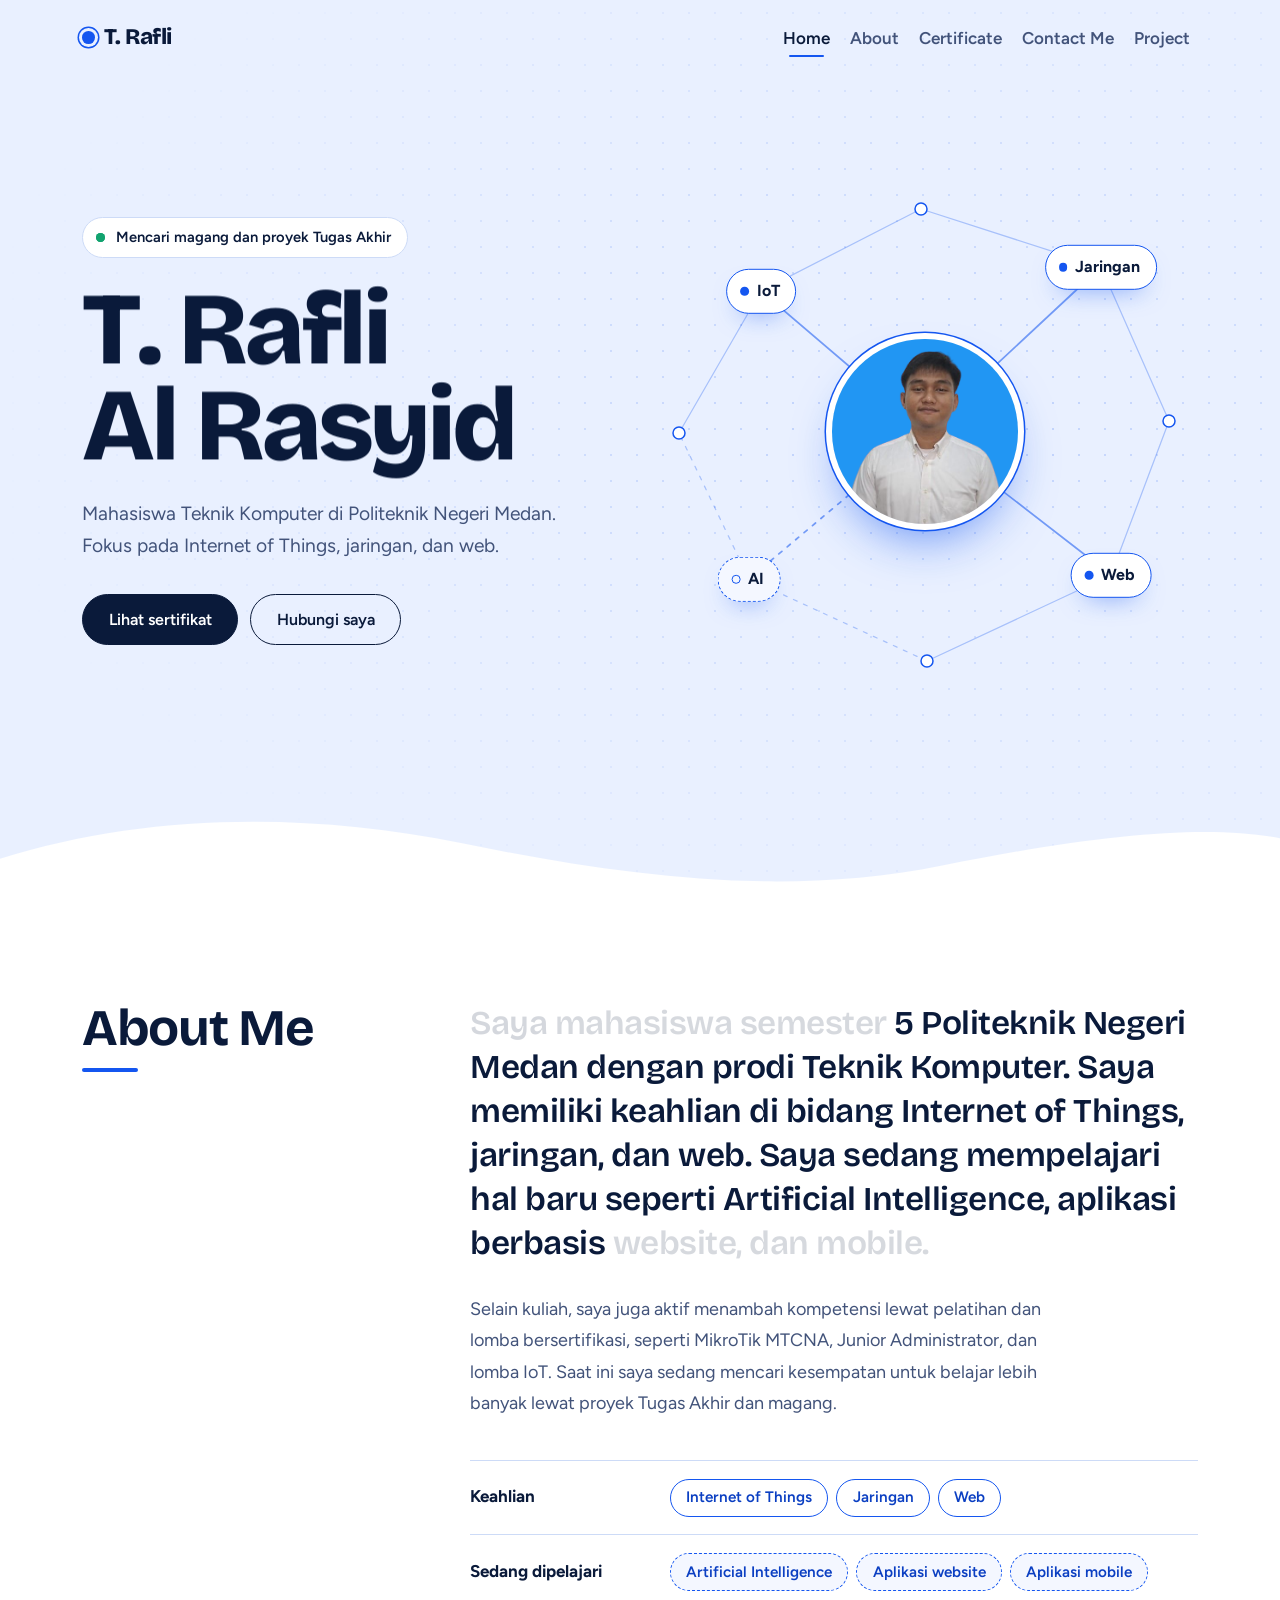
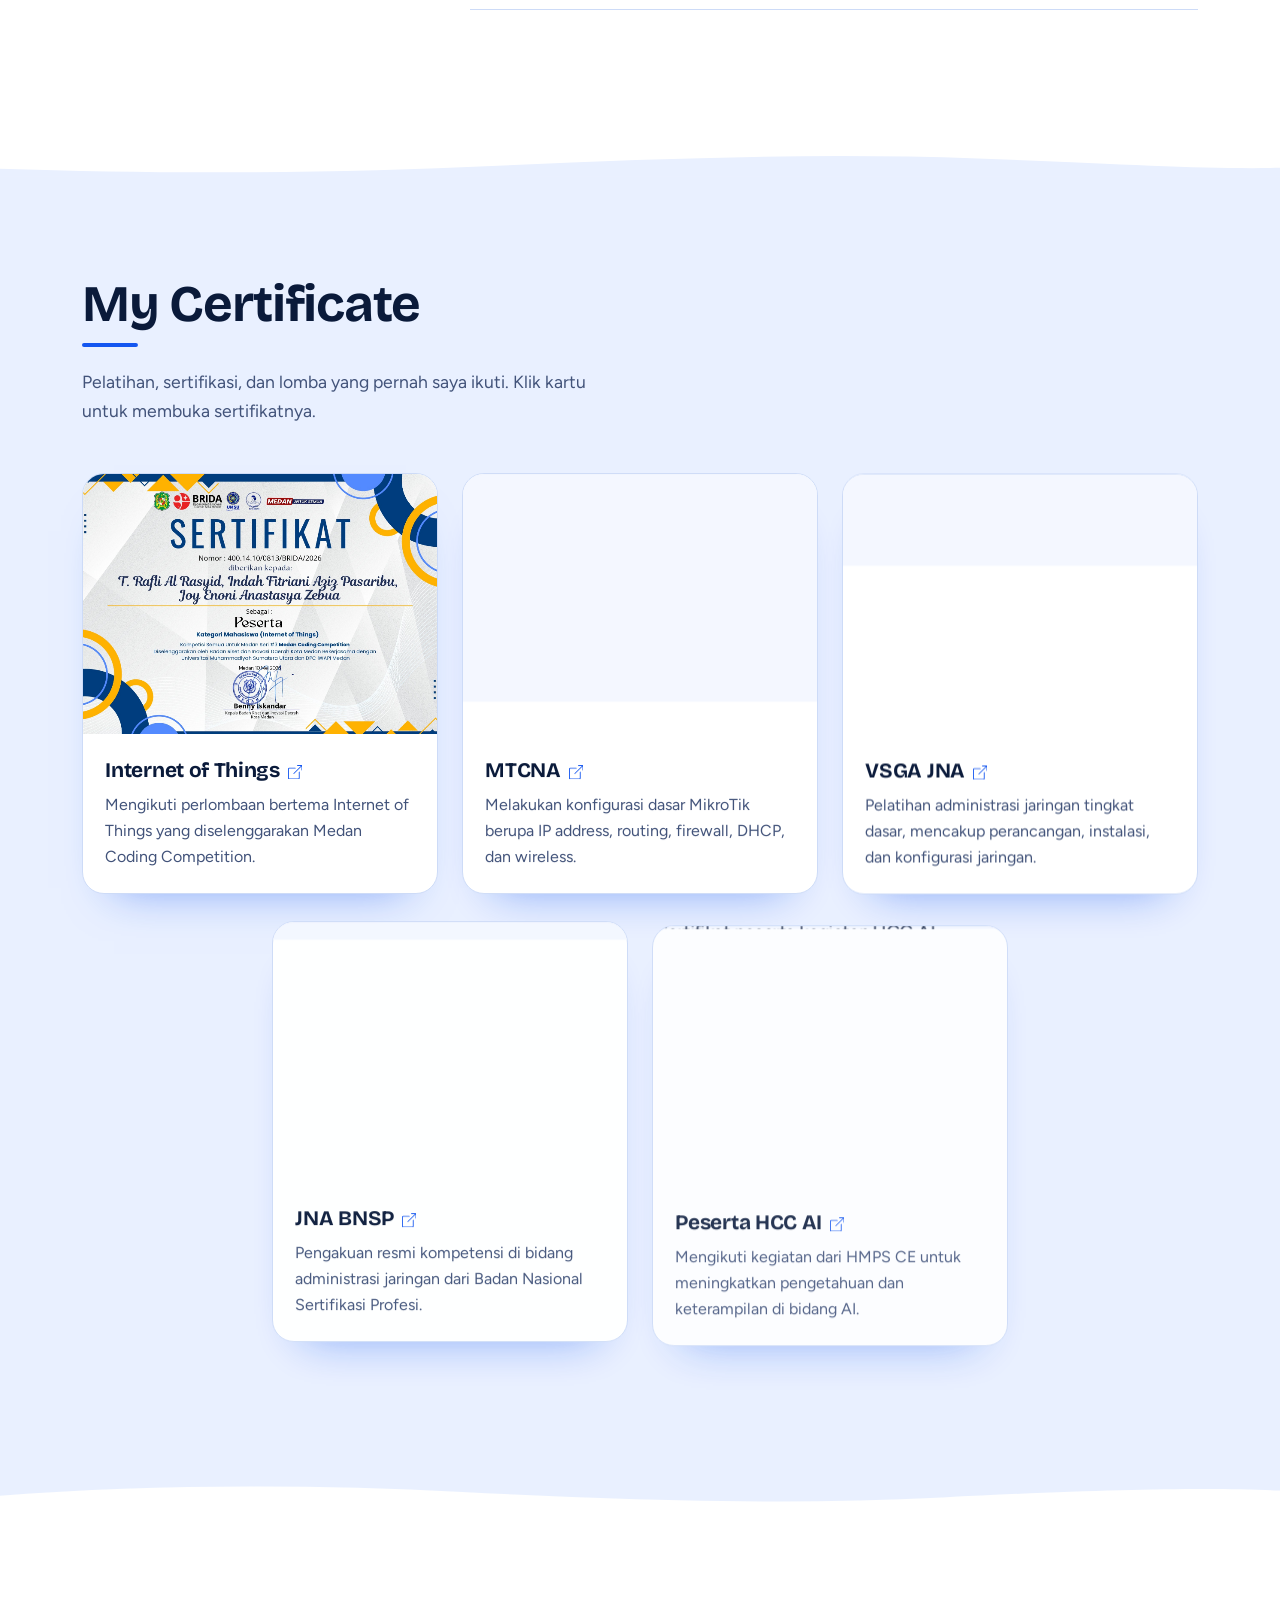
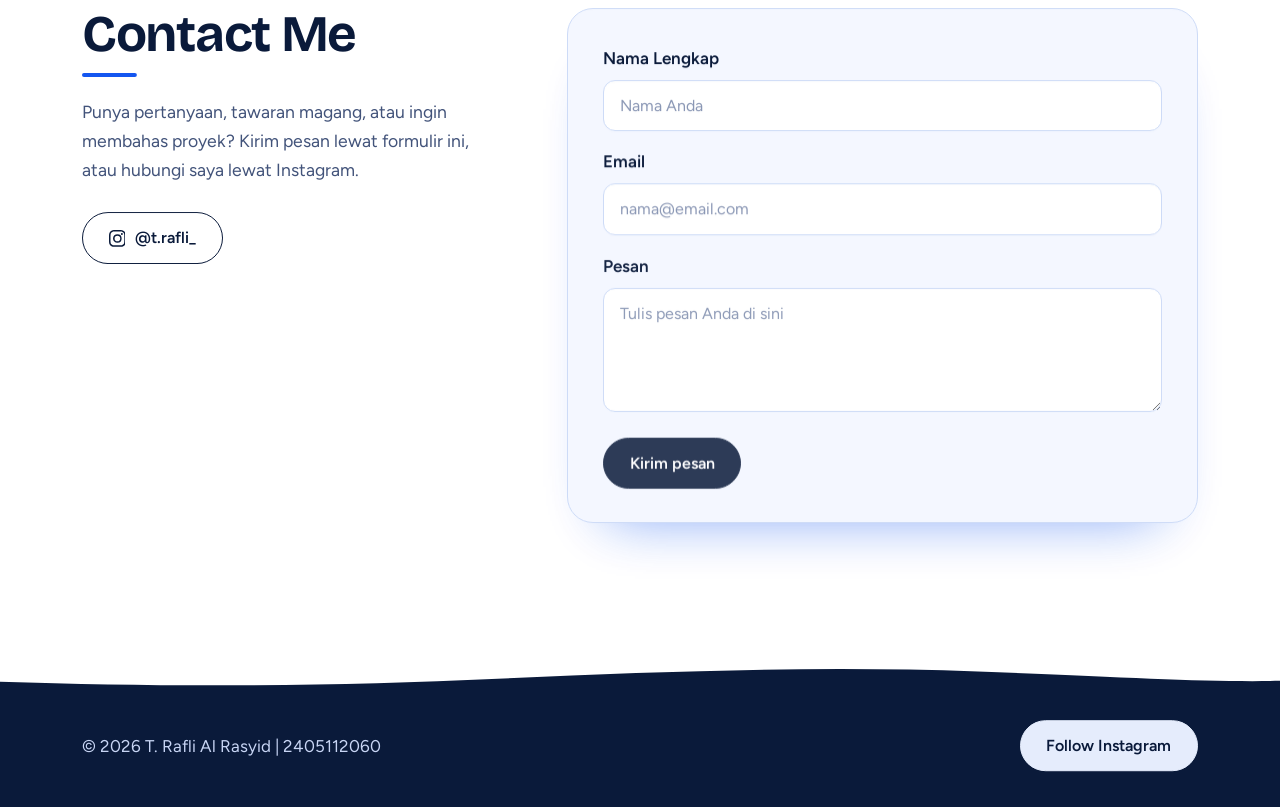
==== commit 96ad09e1: "rombak tampilan ke gsap dan tambahan tugas uts project tampilan web KI" ====
--- a/index.html
+++ b/index.html
@@ -1,176 +1,300 @@
 <!doctype html>
-<html lang="en">
-    <head>
-        <meta charset="utf-8">
-        <meta name="viewport" content="width=device-width, initial-scale=1">
-        <title>Portofolio | T. Rafli</title>
-        <link href="css/bootstrap.min.css" rel="stylesheet">
-
-        <!-- css -->
-        <link rel="stylesheet" href="css/style.css">
-    </head>
-    <body id="home" data-bs-spy="scroll">
-        <!-- navbar -->
-        <nav class="navbar navbar-expand-lg bg-primary navbar-dark shadow-sm fixed-top">
+<html lang="id">
+<head>
+    <meta charset="utf-8">
+    <meta name="viewport" content="width=device-width, initial-scale=1">
+    <title>Portofolio | T. Rafli Al Rasyid</title>
+    <meta name="description" content="Portofolio T. Rafli Al Rasyid, mahasiswa Teknik Komputer Politeknik Negeri Medan. Internet of Things, jaringan, dan web.">
+    <meta name="theme-color" content="#e9f0ff">
+    <link rel="icon" href="data:image/svg+xml,%3Csvg xmlns='http://www.w3.org/2000/svg' viewBox='0 0 32 32'%3E%3Crect width='32' height='32' rx='9' fill='%230a1a3a'/%3E%3Ccircle cx='16' cy='16' r='6' fill='%231456f0'/%3E%3Ccircle cx='16' cy='16' r='2.5' fill='%23ffb81c'/%3E%3C/svg%3E">
+
+    <link rel="preload" href="css/fonts/bricolage-grotesque-latin-wght-normal.woff2" as="font" type="font/woff2" crossorigin>
+    <link rel="preload" href="css/fonts/figtree-latin-wght-normal.woff2" as="font" type="font/woff2" crossorigin>
+
+    <!-- Sembunyikan elemen hero sampai GSAP siap. Jika skrip gagal, tampil lagi setelah 4 detik. -->
+    <script>
+        document.documentElement.classList.add('has-js');
+        setTimeout(function () { document.documentElement.classList.remove('has-js'); }, 4000);
+    </script>
+
+    <link href="css/bootstrap.min.css" rel="stylesheet">
+    <!-- css -->
+    <link rel="stylesheet" href="css/style.css">
+</head>
+<body id="home">
+    <a class="skip-link" href="#about">Lewati ke konten</a>
+    <div class="scroll-progress" aria-hidden="true"><span></span></div>
+
+    <!-- navbar -->
+    <nav class="navbar navbar-expand-lg fixed-top site-nav" id="siteNav" aria-label="Navigasi utama">
+        <div class="container">
+            <a class="navbar-brand" href="#home"><span class="brand-dot" aria-hidden="true"></span>T. Rafli</a>
+            <button class="navbar-toggler" type="button" data-bs-toggle="collapse" data-bs-target="#navMenu" aria-controls="navMenu" aria-expanded="false" aria-label="Buka menu">
+                <span class="navbar-toggler-icon"></span>
+            </button>
+            <div class="collapse navbar-collapse" id="navMenu">
+                <ul class="navbar-nav ms-auto align-items-lg-center gap-lg-1">
+                    <li class="nav-item"><a class="nav-link" href="#home" data-spy="home">Home</a></li>
+                    <li class="nav-item"><a class="nav-link" href="#about" data-spy="about">About</a></li>
+                    <li class="nav-item"><a class="nav-link" href="#certificate" data-spy="certificate">Certificate</a></li>
+                    <li class="nav-item"><a class="nav-link" href="#contact" data-spy="contact">Contact Me</a></li>
+                    <!-- Tautan "Project" dimatikan karena href-nya rusak ("P") dan belum ada bagian Project.-->
+                    <li class="nav-item"><a class="nav-link" href="Project/">Project</a></li>
+                </ul>
+            </div>
+        </div>
+    </nav>
+    <!-- akhir navbar -->
+
+    <main>
+        <!-- hero -->
+        <header class="hero">
+            <div class="hero-main">
+                <div class="container">
+                    <div class="row align-items-center gy-5">
+                        <div class="col-lg-6 order-2 order-lg-1">
+                            <p class="hero-status" data-hero><span class="pulse" aria-hidden="true"></span>Mencari magang dan proyek Tugas Akhir</p>
+                            <h1 class="hero-name" aria-label="T. Rafli Al Rasyid">
+                                <span class="line" aria-hidden="true"><span class="line-inner" data-split>T. Rafli</span></span>
+                                <span class="line" aria-hidden="true"><span class="line-inner" data-split>Al Rasyid</span></span>
+                            </h1>
+                            <p class="hero-lead" data-hero>Mahasiswa Teknik Komputer di Politeknik Negeri Medan. Fokus pada Internet of Things, jaringan, dan web.</p>
+                            <div class="hero-actions" data-hero>
+                                <a class="btn btn-solid" href="#certificate">Lihat sertifikat</a>
+                                <a class="btn btn-line" href="#contact">Hubungi saya</a>
+                            </div>
+                        </div>
+
+                        <div class="col-lg-6 order-1 order-lg-2">
+                            <div class="net" id="net">
+                                <svg class="net-svg" viewBox="0 0 520 520" aria-hidden="true" focusable="false">
+                                    <g class="net-ring">
+                                        <line x1="96"  y1="120" x2="256" y2="38"  data-a="iot" data-b="s1"/>
+                                        <line x1="256" y1="38"  x2="436" y2="96"  data-a="s1"  data-b="jar"/>
+                                        <line x1="436" y1="96"  x2="504" y2="250" data-a="jar" data-b="s2"/>
+                                        <line x1="504" y1="250" x2="446" y2="404" data-a="s2"  data-b="web"/>
+                                        <line x1="446" y1="404" x2="262" y2="490" data-a="web" data-b="s3"/>
+                                        <line x1="262" y1="490" x2="84"  y2="408" data-a="s3"  data-b="ai"  class="is-learning"/>
+                                        <line x1="84"  y1="408" x2="14"  y2="262" data-a="ai"  data-b="s4"  class="is-learning"/>
+                                        <line x1="14"  y1="262" x2="96"  y2="120" data-a="s4"  data-b="iot"/>
+                                    </g>
+                                    <g class="net-spokes">
+                                        <line x1="260" y1="260" x2="96"  y2="120" data-a="core" data-b="iot"/>
+                                        <line x1="260" y1="260" x2="436" y2="96"  data-a="core" data-b="jar"/>
+                                        <line x1="260" y1="260" x2="446" y2="404" data-a="core" data-b="web"/>
+                                        <line x1="260" y1="260" x2="84"  y2="408" data-a="core" data-b="ai" class="is-learning"/>
+                                    </g>
+                                    <g class="net-sats">
+                                        <circle cx="256" cy="38"  r="6"/>
+                                        <circle cx="504" cy="250" r="6"/>
+                                        <circle cx="262" cy="490" r="6"/>
+                                        <circle cx="14"  cy="262" r="6"/>
+                                    </g>
+                                    <g class="net-packets"></g>
+                                </svg>
+
+                                <div class="net-core">
+                                    <img class="net-avatar" src="img/foto_profil 2.png" alt="Foto T. Rafli Al Rasyid" width="433" height="433" fetchpriority="high">
+                                </div>
+
+                                <ul class="net-nodes" aria-label="Bidang">
+                                    <li class="node" style="--x:18.5%;--y:23.1%"><span class="chip" data-node="iot">IoT</span></li>
+                                    <li class="node" style="--x:83.8%;--y:18.5%"><span class="chip" data-node="jar">Jaringan</span></li>
+                                    <li class="node" style="--x:85.8%;--y:77.7%"><span class="chip" data-node="web">Web</span></li>
+                                    <li class="node" style="--x:16.2%;--y:78.5%"><span class="chip chip-learning" data-node="ai" title="Sedang dipelajari">AI</span></li>
+                                </ul>
+                            </div>
+                        </div>
+                    </div>
+                </div>
+            </div>
+            <svg class="wave wave-white" viewBox="0 0 1440 120" preserveAspectRatio="none" aria-hidden="true" focusable="false"><path d="M0,70 C160,18 340,14 520,52 C700,90 880,116 1060,78 C1240,40 1360,30 1440,46 L1440,120 L0,120 Z"/></svg>
+        </header>
+        <!-- akhir hero -->
+
+        <!-- about -->
+        <section class="section about" id="about">
             <div class="container">
-              <a class="navbar-brand" href="#">T. Rafli</a>
-              <button class="navbar-toggler" type="button" data-bs-toggle="collapse" data-bs-target="#navbarNavAltMarkup" aria-controls="navbarNavAltMarkup" aria-expanded="false" aria-label="Toggle navigation">
-                <span class="navbar-toggler-icon"></span>
-              </button>
-              <div class="collapse navbar-collapse" id="navbarNavAltMarkup">
-                <div class="navbar-nav ms-auto">
-                    <a class="nav-link active" aria-current="page" href="#home">Home</a>
-                    <a class="nav-link" href="#about">About</a>
-                    <a class="nav-link" href="#sertificate">Sertificate</a>
-                    <a class="nav-link" href="#contact">Contact Me</a>
+                <div class="row g-4 g-lg-5">
+                    <div class="col-lg-4">
+                        <h2 class="sec-title"><span class="mask"><span>About Me</span></span></h2>
+                    </div>
+                    <div class="col-lg-8">
+                        <p class="about-lead reveal-words">Saya mahasiswa semester 5 Politeknik Negeri Medan dengan prodi Teknik Komputer. Saya memiliki keahlian di bidang Internet of Things, jaringan, dan web. Saya sedang mempelajari hal baru seperti Artificial Intelligence, aplikasi berbasis website, dan mobile.</p>
+                        <p class="about-copy">Selain kuliah, saya juga aktif menambah kompetensi lewat pelatihan dan lomba bersertifikasi, seperti MikroTik MTCNA, Junior Administrator, dan lomba IoT. Saat ini saya sedang mencari kesempatan untuk belajar lebih banyak lewat proyek Tugas Akhir dan magang.</p>
+
+                        <dl class="skills">
+                            <div class="skills-row">
+                                <dt>Keahlian</dt>
+                                <dd>
+                                    <ul class="chips">
+                                        <li>Internet of Things</li>
+                                        <li>Jaringan</li>
+                                        <li>Web</li>
+                                    </ul>
+                                </dd>
+                            </div>
+                            <div class="skills-row">
+                                <dt>Sedang dipelajari</dt>
+                                <dd>
+                                    <ul class="chips chips-learning">
+                                        <li>Artificial Intelligence</li>
+                                        <li>Aplikasi website</li>
+                                        <li>Aplikasi mobile</li>
+                                    </ul>
+                                </dd>
+                            </div>
+                        </dl>
+                    </div>
                 </div>
-              </div>
-            </div>
-          </nav>
-        <!-- akhir navbar -->
-
-        <!-- jumbotron -->
-        <section class="jumbotron text-center">
-            <img src="img/foto_profil 2.png" alt="foto profil" width="200px"
-                class="rounded-circle img-thumbnail">
-            <h1 class="display-4">T. Rafli Al Rasyid</h1>
-            <p class="lead">Mahasiswa | Teknik Komputer</p>
-            <svg xmlns="http://www.w3.org/2000/svg" viewBox="0 0 1440 320"><path fill="#ffff" fill-opacity="1" d="M0,128L24,154.7C48,181,96,235,144,224C192,213,240,139,288,138.7C336,139,384,213,432,224C480,235,528,181,576,165.3C624,149,672,171,720,160C768,149,816,107,864,85.3C912,64,960,64,1008,69.3C1056,75,1104,85,1152,122.7C1200,160,1248,224,1296,218.7C1344,213,1392,139,1416,101.3L1440,64L1440,320L1416,320C1392,320,1344,320,1296,320C1248,320,1200,320,1152,320C1104,320,1056,320,1008,320C960,320,912,320,864,320C816,320,768,320,720,320C672,320,624,320,576,320C528,320,480,320,432,320C384,320,336,320,288,320C240,320,192,320,144,320C96,320,48,320,24,320L0,320Z"></path></svg>
+            </div>
+            <svg class="wave wave-ice" viewBox="0 0 1440 120" preserveAspectRatio="none" aria-hidden="true" focusable="false"><path d="M0,84 C200,112 380,104 560,70 C740,36 920,8 1100,36 C1260,62 1360,88 1440,80 L1440,120 L0,120 Z"/></svg>
         </section>
-        <!-- akhir jumbotron -->
-
-        <!-- about -->
-        <section class="about" id="about">
-            <div class="container text-center">
-                <div class="row text-center mb-3">
-                    <div class="col">
-                        <h2>About Me</h2>
-                    </div>
+        <!-- akhir about -->
+
+        <!-- certificate -->
+        <section class="section certs" id="certificate">
+            <div class="container">
+                <div class="sec-head">
+                    <h2 class="sec-title"><span class="mask"><span>My Certificate</span></span></h2>
+                    <p class="sec-sub">Pelatihan, sertifikasi, dan lomba yang pernah saya ikuti. Klik kartu untuk membuka sertifikatnya.</p>
                 </div>
 
-                <div class="row justify-content-center fs-5 text-center">
-                    <div class="col-md-4">Saya mahasiswa semester 5 Politeknik Negeri Medan dengan prodi Teknik Komputer. Saya memiliki keahlian dibidang Internet of Things, jaringan dan web.
-                        saya sedang mempelajari hal baru seperti Artificial Intelligence, aplikasi berbasis website dan mobile.</div>
-                    <div class="col-md-4">Selain kuliah, saya juga aktif menambah kompetensi lewat pelatihan dan lomba bersertifikasi, seperti MikroTik MTCNA, Junior Administrator dan lomba IoT. 
-                        Saat ini saya sedang mencari kesempatan untuk belajar lebih banyak lewat proyek Tugas Akhir dan magang.</div>
+                <ul class="cert-list">
+                    <li class="cert">
+                        <article class="cert-card">
+                            <figure class="cert-fig">
+                                <img src="img/iot.jpg" alt="Sertifikat lomba Internet of Things" width="1655" height="1241" loading="lazy" decoding="async">
+                            </figure>
+                            <div class="cert-body">
+                                <h3 class="cert-title"><a class="stretched-link" href="https://drive.google.com/file/d/1_PDQ0m4yi_eD5GQvOrbC-A0KUMrzX5Ta/view?usp=sharing" target="_blank" rel="noopener noreferrer">Internet of Things<span class="visually-hidden"> (buka di tab baru)</span><svg class="ext" viewBox="0 0 16 16" aria-hidden="true" focusable="false"><path fill-rule="evenodd" d="M8.636 3.5a.5.5 0 0 0-.5-.5H1.5A1.5 1.5 0 0 0 0 4.5v10A1.5 1.5 0 0 0 1.5 16h10a1.5 1.5 0 0 0 1.5-1.5V7.864a.5.5 0 0 0-1 0V14.5a.5.5 0 0 1-.5.5h-10a.5.5 0 0 1-.5-.5v-10a.5.5 0 0 1 .5-.5h6.636a.5.5 0 0 0 .5-.5"/><path fill-rule="evenodd" d="M16 .5a.5.5 0 0 0-.5-.5h-5a.5.5 0 0 0 0 1h3.793L6.146 9.146a.5.5 0 1 0 .708.708L15 1.707V5.5a.5.5 0 0 0 1 0z"/></svg></a></h3>
+                                <p>Mengikuti perlombaan bertema Internet of Things yang diselenggarakan Medan Coding Competition.</p>
+                            </div>
+                        </article>
+                    </li>
+
+                    <li class="cert">
+                        <article class="cert-card">
+                            <figure class="cert-fig">
+                                <img src="img/sertifikat mtcna.jpg" alt="Sertifikat MikroTik MTCNA" width="1241" height="931" loading="lazy" decoding="async">
+                            </figure>
+                            <div class="cert-body">
+                                <h3 class="cert-title"><a class="stretched-link" href="https://drive.google.com/file/d/1WTJJTWbtGncXbXlw_w92yButRt9lqG4G/view?usp=sharing" target="_blank" rel="noopener noreferrer">MTCNA<span class="visually-hidden"> (buka di tab baru)</span><svg class="ext" viewBox="0 0 16 16" aria-hidden="true" focusable="false"><path fill-rule="evenodd" d="M8.636 3.5a.5.5 0 0 0-.5-.5H1.5A1.5 1.5 0 0 0 0 4.5v10A1.5 1.5 0 0 0 1.5 16h10a1.5 1.5 0 0 0 1.5-1.5V7.864a.5.5 0 0 0-1 0V14.5a.5.5 0 0 1-.5.5h-10a.5.5 0 0 1-.5-.5v-10a.5.5 0 0 1 .5-.5h6.636a.5.5 0 0 0 .5-.5"/><path fill-rule="evenodd" d="M16 .5a.5.5 0 0 0-.5-.5h-5a.5.5 0 0 0 0 1h3.793L6.146 9.146a.5.5 0 1 0 .708.708L15 1.707V5.5a.5.5 0 0 0 1 0z"/></svg></a></h3>
+                                <p>Melakukan konfigurasi dasar MikroTik berupa IP address, routing, firewall, DHCP, dan wireless.</p>
+                            </div>
+                        </article>
+                    </li>
+
+                    <li class="cert">
+                        <article class="cert-card">
+                            <figure class="cert-fig">
+                                <img src="img/vsga.jpg" alt="Sertifikat pelatihan VSGA Junior Network Administrator" width="1655" height="1241" loading="lazy" decoding="async">
+                            </figure>
+                            <div class="cert-body">
+                                <h3 class="cert-title"><a class="stretched-link" href="https://drive.google.com/file/d/122FLk_JU74PtXz3qmLdHVysGq2bVSS7K/view?usp=sharing" target="_blank" rel="noopener noreferrer">VSGA JNA<span class="visually-hidden"> (buka di tab baru)</span><svg class="ext" viewBox="0 0 16 16" aria-hidden="true" focusable="false"><path fill-rule="evenodd" d="M8.636 3.5a.5.5 0 0 0-.5-.5H1.5A1.5 1.5 0 0 0 0 4.5v10A1.5 1.5 0 0 0 1.5 16h10a1.5 1.5 0 0 0 1.5-1.5V7.864a.5.5 0 0 0-1 0V14.5a.5.5 0 0 1-.5.5h-10a.5.5 0 0 1-.5-.5v-10a.5.5 0 0 1 .5-.5h6.636a.5.5 0 0 0 .5-.5"/><path fill-rule="evenodd" d="M16 .5a.5.5 0 0 0-.5-.5h-5a.5.5 0 0 0 0 1h3.793L6.146 9.146a.5.5 0 1 0 .708.708L15 1.707V5.5a.5.5 0 0 0 1 0z"/></svg></a></h3>
+                                <p>Pelatihan administrasi jaringan tingkat dasar, mencakup perancangan, instalasi, dan konfigurasi jaringan.</p>
+                            </div>
+                        </article>
+                    </li>
+
+                    <li class="cert">
+                        <article class="cert-card">
+                            <figure class="cert-fig">
+                                <img src="img/sertifikat jna_page-0001.jpg" alt="Sertifikat kompetensi JNA dari BNSP" width="1080" height="810" loading="lazy" decoding="async">
+                            </figure>
+                            <div class="cert-body">
+                                <h3 class="cert-title"><a class="stretched-link" href="https://drive.google.com/file/d/1_5W1mtX8krvDobZkotjcnFeJKgme8c_E/view?usp=sharing" target="_blank" rel="noopener noreferrer">JNA BNSP<span class="visually-hidden"> (buka di tab baru)</span><svg class="ext" viewBox="0 0 16 16" aria-hidden="true" focusable="false"><path fill-rule="evenodd" d="M8.636 3.5a.5.5 0 0 0-.5-.5H1.5A1.5 1.5 0 0 0 0 4.5v10A1.5 1.5 0 0 0 1.5 16h10a1.5 1.5 0 0 0 1.5-1.5V7.864a.5.5 0 0 0-1 0V14.5a.5.5 0 0 1-.5.5h-10a.5.5 0 0 1-.5-.5v-10a.5.5 0 0 1 .5-.5h6.636a.5.5 0 0 0 .5-.5"/><path fill-rule="evenodd" d="M16 .5a.5.5 0 0 0-.5-.5h-5a.5.5 0 0 0 0 1h3.793L6.146 9.146a.5.5 0 1 0 .708.708L15 1.707V5.5a.5.5 0 0 0 1 0z"/></svg></a></h3>
+                                <p>Pengakuan resmi kompetensi di bidang administrasi jaringan dari Badan Nasional Sertifikasi Profesi.</p>
+                            </div>
+                        </article>
+                    </li>
+
+                    <li class="cert">
+                        <article class="cert-card">
+                            <figure class="cert-fig">
+                                <img src="img/peserta-AI.jpg" alt="Sertifikat peserta kegiatan HCC AI" width="1655" height="1241" loading="lazy" decoding="async">
+                            </figure>
+                            <div class="cert-body">
+                                <h3 class="cert-title"><a class="stretched-link" href="https://drive.google.com/file/d/1qYdmA4_0DUbA_VdqnRWqvaXyyi7ME8Sa/view?usp=sharing" target="_blank" rel="noopener noreferrer">Peserta HCC AI<span class="visually-hidden"> (buka di tab baru)</span><svg class="ext" viewBox="0 0 16 16" aria-hidden="true" focusable="false"><path fill-rule="evenodd" d="M8.636 3.5a.5.5 0 0 0-.5-.5H1.5A1.5 1.5 0 0 0 0 4.5v10A1.5 1.5 0 0 0 1.5 16h10a1.5 1.5 0 0 0 1.5-1.5V7.864a.5.5 0 0 0-1 0V14.5a.5.5 0 0 1-.5.5h-10a.5.5 0 0 1-.5-.5v-10a.5.5 0 0 1 .5-.5h6.636a.5.5 0 0 0 .5-.5"/><path fill-rule="evenodd" d="M16 .5a.5.5 0 0 0-.5-.5h-5a.5.5 0 0 0 0 1h3.793L6.146 9.146a.5.5 0 1 0 .708.708L15 1.707V5.5a.5.5 0 0 0 1 0z"/></svg></a></h3>
+                                <p>Mengikuti kegiatan dari HMPS CE untuk meningkatkan pengetahuan dan keterampilan di bidang AI.</p>
+                            </div>
+                        </article>
+                    </li>
+                </ul>
+            </div>
+            <svg class="wave wave-white" viewBox="0 0 1440 120" preserveAspectRatio="none" aria-hidden="true" focusable="false"><path d="M0,70 C160,18 340,14 520,52 C700,90 880,116 1060,78 C1240,40 1360,30 1440,46 L1440,120 L0,120 Z"/></svg>
+        </section>
+        <!-- akhir certificate -->
+
+        <!-- contact -->
+        <section class="section contact" id="contact">
+            <div class="container">
+                <div class="row g-4 g-lg-5 align-items-start">
+                    <div class="col-lg-5">
+                        <h2 class="sec-title"><span class="mask"><span>Contact Me</span></span></h2>
+                        <p class="contact-lead">Punya pertanyaan, tawaran magang, atau ingin membahas proyek? Kirim pesan lewat formulir ini, atau hubungi saya lewat Instagram.</p>
+                        <a class="btn btn-line contact-ig" href="https://instagram.com/t.rafli_" target="_blank" rel="noopener noreferrer">
+                            <svg viewBox="0 0 16 16" aria-hidden="true" focusable="false"><path d="M8 0C5.829 0 5.556.01 4.703.048 3.85.088 3.269.222 2.76.42a3.9 3.9 0 0 0-1.417.923A3.9 3.9 0 0 0 .42 2.76C.222 3.268.087 3.85.048 4.7.01 5.555 0 5.827 0 8.001c0 2.172.01 2.444.048 3.297.04.852.174 1.433.372 1.942.205.526.478.972.923 1.417.444.445.89.719 1.416.923.51.198 1.09.333 1.942.372C5.555 15.99 5.827 16 8 16s2.444-.01 3.298-.048c.851-.04 1.434-.174 1.943-.372a3.9 3.9 0 0 0 1.416-.923c.445-.445.718-.891.923-1.417.197-.509.332-1.09.372-1.942C15.99 10.445 16 10.173 16 8s-.01-2.445-.048-3.299c-.04-.851-.175-1.433-.372-1.941a3.9 3.9 0 0 0-.923-1.417A3.9 3.9 0 0 0 13.24.42c-.51-.198-1.092-.333-1.943-.372C10.443.01 10.172 0 7.998 0zm-.717 1.442h.718c2.136 0 2.389.007 3.232.046.78.035 1.204.166 1.486.275.373.145.64.319.92.599s.453.546.598.92c.11.281.24.705.275 1.485.039.843.047 1.096.047 3.231s-.008 2.389-.047 3.232c-.035.78-.166 1.203-.275 1.485a2.5 2.5 0 0 1-.599.919c-.28.28-.546.453-.92.598-.28.11-.704.24-1.485.276-.843.038-1.096.047-3.232.047s-2.39-.009-3.233-.047c-.78-.036-1.203-.166-1.485-.276a2.5 2.5 0 0 1-.92-.598 2.5 2.5 0 0 1-.6-.92c-.109-.281-.24-.705-.275-1.485-.038-.843-.046-1.096-.046-3.233s.008-2.388.046-3.231c.036-.78.166-1.204.276-1.486.145-.373.319-.64.599-.92s.546-.453.92-.598c.282-.11.705-.24 1.485-.276.738-.034 1.024-.044 2.515-.045zm4.988 1.328a.96.96 0 1 0 0 1.92.96.96 0 0 0 0-1.92m-4.27 1.122a4.109 4.109 0 1 0 0 8.217 4.109 4.109 0 0 0 0-8.217m0 1.441a2.667 2.667 0 1 1 0 5.334 2.667 2.667 0 0 1 0-5.334"/></svg>
+                            @t.rafli_
+                        </a>
+                    </div>
+
+                    <div class="col-lg-7">
+                        <div class="form-card">
+                            <div class="notice notice-ok my-alert" role="status" hidden>
+                                <svg viewBox="0 0 16 16" aria-hidden="true" focusable="false"><path d="M16 8A8 8 0 1 1 0 8a8 8 0 0 1 16 0m-3.97-3.03a.75.75 0 0 0-1.08.022L7.477 9.417 5.384 7.323a.75.75 0 0 0-1.06 1.06L6.97 11.03a.75.75 0 0 0 1.079-.02l3.992-4.99a.75.75 0 0 0-.01-1.05z"/></svg>
+                                <p><strong>Pesan terkirim.</strong> Terima kasih, pesan Anda sudah kami terima.</p>
+                                <button type="button" class="notice-close" aria-label="Tutup pemberitahuan">&times;</button>
+                            </div>
+                            <div class="notice notice-err" role="alert" hidden>
+                                <svg viewBox="0 0 16 16" aria-hidden="true" focusable="false"><path d="M8.982 1.566a1.13 1.13 0 0 0-1.96 0L.165 13.233c-.457.778.091 1.767.98 1.767h13.713c.889 0 1.438-.99.98-1.767zM8 5c.535 0 .954.462.9.995l-.35 3.507a.552.552 0 0 1-1.1 0L7.1 5.995A.905.905 0 0 1 8 5m.002 6a1 1 0 1 1 0 2 1 1 0 0 1 0-2"/></svg>
+                                <p><strong>Pesan belum terkirim.</strong> Periksa koneksi internet, lalu kirim ulang.</p>
+                                <button type="button" class="notice-close" aria-label="Tutup pemberitahuan">&times;</button>
+                            </div>
+
+                            <form name="submit-to-google-sheet">
+                                <div class="field mb-3">
+                                    <label for="name" class="form-label">Nama Lengkap</label>
+                                    <input type="text" class="form-control" id="name" name="nama" autocomplete="name" placeholder="Nama Anda" required>
+                                </div>
+                                <div class="field mb-3">
+                                    <label for="email" class="form-label">Email</label>
+                                    <input type="email" class="form-control" id="email" name="email" autocomplete="email" placeholder="nama@email.com" required>
+                                </div>
+                                <div class="field mb-4">
+                                    <label for="pesan" class="form-label">Pesan</label>
+                                    <textarea id="pesan" class="form-control" rows="4" name="pesan" placeholder="Tulis pesan Anda di sini" required></textarea>
+                                </div>
+
+                                <div class="field">
+                                    <button type="submit" class="btn btn-solid btn-kirim">Kirim pesan</button>
+                                    <button class="btn btn-solid btn-loading d-none" type="button" disabled>
+                                        <span class="spinner-border spinner-border-sm me-2" aria-hidden="true"></span>
+                                        <span role="status">Mengirim...</span>
+                                    </button>
+                                </div>
+                            </form>
+                        </div>
+                    </div>
                 </div>
             </div>
-            <svg xmlns="http://www.w3.org/2000/svg" viewBox="0 0 1440 320"><path fill="#e2edff" fill-opacity="1" d="M0,320L48,293.3C96,267,192,213,288,213.3C384,213,480,267,576,240C672,213,768,107,864,106.7C960,107,1056,213,1152,240C1248,267,1344,213,1392,186.7L1440,160L1440,320L1392,320C1344,320,1248,320,1152,320C1056,320,960,320,864,320C768,320,672,320,576,320C480,320,384,320,288,320C192,320,96,320,48,320L0,320Z"></path></svg>
+            <svg class="wave wave-ink" viewBox="0 0 1440 120" preserveAspectRatio="none" aria-hidden="true" focusable="false"><path d="M0,84 C200,112 380,104 560,70 C740,36 920,8 1100,36 C1260,62 1360,88 1440,80 L1440,120 L0,120 Z"/></svg>
         </section>
-         <!-- akhir about -->
-
-        <!-- sertificate -->
-        <section id="sertificate" class="sertificate">
-            <div class="container">
-                <div class="row text-center mb-3">
-                    <div class="col">
-                        <h2>My Certificate</h2>
-                    </div>
-                </div>
-
-                <div class="row justify-content-center">
-                    <div class="col-md-4 mb-3">
-                        <div class="card">
-                            <a href="https://drive.google.com/file/d/1_PDQ0m4yi_eD5GQvOrbC-A0KUMrzX5Ta/view?usp=sharing" target="_blank"><img src="img/iot.jpg" alt="sertifikat IoT" class="card-img-top" loading="lazy"></a>
-                            <div class="card-body">
-                                <h5 class="IoT">Internet of Things</h5>
-                                <p class="card-text">Mengikuti perlombaan berteme Internet of Things yang diselenggarakan Medan Coding Competitiom</p>
-                            </div>
-                        </div>
-                    </div>
-
-                    <div class="col-md-4 mb-3">
-                        <div class="card">
-                            <a href="https://drive.google.com/file/d/1WTJJTWbtGncXbXlw_w92yButRt9lqG4G/view?usp=sharing" target="_blank"><img src="img/sertifikat mtcna.jpg" alt="sertifikat mtcna" class="card-img-top"></a>
-                            <div class="card-body">
-                                <h5 class="MTCNA">MTCNA</h5>
-                                <p class="card-text">Melakukan konfigurasi dasar Mikrotik berupa IP address, routing, firewall, DHCP dan wireless</p>
-                            </div>
-                        </div>
-                    </div>
-
-                    <div class="col-md-4 mb-3">
-                        <div class="card">
-                            <a href="https://drive.google.com/file/d/122FLk_JU74PtXz3qmLdHVysGq2bVSS7K/view?usp=sharing" target="_blank"><img src="img/vsga.jpg" alt="sertifikat JNA VSGA" class="card-img-top"></a>
-                            <div class="card-body">
-                                <h5 class="VSGA JNA">VSGA JNA</h5>
-                                <p class="card-text">pelatihan administrasi jaringan tingkat dasar, mencakup perancangan, instalasi, dan konfigurasi jaringan</p>
-                            </div>
-                        </div>
-                    </div>
-
-                    <div class="col-md-4 mb-3">
-                        <div class="card">
-                            <a href="https://drive.google.com/file/d/1_5W1mtX8krvDobZkotjcnFeJKgme8c_E/view?usp=sharing" target="_blank"><img src="img/sertifikat jna_page-0001.jpg" alt="sertifikat JNA BNSP" class="card-img-top"></a>
-                            <div class="card-body">
-                                <h5 class="JNA BNSP">JNA BNSP</h5>
-                                <p class="card-text">Pengakuan resmi kompetensi di bidang administrasi jaringan dari Badan Nasional Sertifikasi Profesi.</p>
-                            </div>
-                        </div>
-                    </div>
-
-                </div>
-            </div>
-            <svg xmlns="http://www.w3.org/2000/svg" viewBox="0 0 1440 320"><path fill="#ffff" fill-opacity="1" d="M0,128L24,154.7C48,181,96,235,144,224C192,213,240,139,288,138.7C336,139,384,213,432,224C480,235,528,181,576,165.3C624,149,672,171,720,160C768,149,816,107,864,85.3C912,64,960,64,1008,69.3C1056,75,1104,85,1152,122.7C1200,160,1248,224,1296,218.7C1344,213,1392,139,1416,101.3L1440,64L1440,320L1416,320C1392,320,1344,320,1296,320C1248,320,1200,320,1152,320C1104,320,1056,320,1008,320C960,320,912,320,864,320C816,320,768,320,720,320C672,320,624,320,576,320C528,320,480,320,432,320C384,320,336,320,288,320C240,320,192,320,144,320C96,320,48,320,24,320L0,320Z"></path></svg>
-        </section>
-        <!-- akhir sertificate -->
-
-        <!-- contact-->
-        <section class="contact" id="contact">
-            <div class="container">
-                <div class="row text-center mb-3">
-                    <h2>Contact Me</h2>
-                </div>
-
-                <div class="row justify-content-center">
-                    <div class="col-md-6">
-                        <form name="submit-to-google-sheet">
-                            <div class="mb-3">
-                                <label for="name" class="form-label">Nama Lengkap</label>
-                                <input type="text" class="form-control" id="name" aria-describedby="name" name="nama">
-                            </div>
-    
-                            <div class="mb-3">
-                                <label for="email" class="form-label">Email</label>
-                                <input type="email" class="form-control" id="email" aria-describedby="email" name="email">
-                            </div>
-
-                            <div class="mb-3">
-                                <label for="pesan" class="form-label">Pesan</label>
-                                <textarea id="pesan" class="form-control" rows="3" name="pesan"></textarea>
-                            </div>
-
-                            <button type="submit" class="btn btn-primary">Kirim</button>
-                        </form>
-                    </div>
-                </div>
-            </div>
-            <svg xmlns="http://www.w3.org/2000/svg" viewBox="0 0 1440 320"><path fill="#0d6efd" fill-opacity="1" d="M0,288L34.3,261.3C68.6,235,137,181,206,165.3C274.3,149,343,171,411,154.7C480,139,549,85,617,90.7C685.7,96,754,160,823,170.7C891.4,181,960,139,1029,149.3C1097.1,160,1166,224,1234,229.3C1302.9,235,1371,181,1406,154.7L1440,128L1440,320L1405.7,320C1371.4,320,1303,320,1234,320C1165.7,320,1097,320,1029,320C960,320,891,320,823,320C754.3,320,686,320,617,320C548.6,320,480,320,411,320C342.9,320,274,320,206,320C137.1,320,69,320,34,320L0,320Z"></path></svg>
-        </section>
-        <!-- akhir kontak -->
-
-        <!-- footer -->
-        <footer class="bg-primary text-white text-center pb-2">
-            <p>&copy; 2026 T. Rafli Al Rasyid | 2405112060 </p>
-            <P><a href="https://instagram.com/t.rafli_" class="btn" style="background-color: #e2edff;">Follow Instagram!</a></P>
-        </footer>
-        <!-- akhir foooter -->
-
-        <script>
-            const scriptURL = 'https://script.google.com/macros/s/AKfycbwixfozdtreoQnVrDL4oboVVemzUkwoA-dY4ln1Inr8v-ZiXhRh6WItQPS0M2GTHuqU/exec';
-            const form = document.forms['submit-to-google-sheet'];
-        
-            form.addEventListener('submit', (e) => {
-                e.preventDefault();
-                fetch(scriptURL, { method: 'POST', body: new FormData(form) })
-                    .then((response) => {
-                        console.log('Success!', response);
-                        form.reset();
-                        alert('Pesan berhasil dikirim!');
-                    })
-                    .catch((error) => console.error('Error!', error.message));
-            });
-        </script>
-        <script src="https://cdn.jsdelivr.net/npm/bootstrap@5.3.8/dist/js/bootstrap.bundle.min.js" integrity="sha384-FKyoEForCGlyvwx9Hj09JcYn3nv7wiPVlz7YYwJrWVcXK/BmnVDxM+D2scQbITxI" crossorigin="anonymous"></script>
-    </body> 
-</html>+        <!-- akhir contact -->
+    </main>
+
+    <!-- footer -->
+    <footer class="site-footer">
+        <div class="container footer-inner">
+            <p>&copy; 2026 T. Rafli Al Rasyid | 2405112060</p>
+            <a href="https://instagram.com/t.rafli_" class="btn btn-ice" target="_blank" rel="noopener noreferrer">Follow Instagram</a>
+        </div>
+    </footer>
+    <!-- akhir footer -->
+
+    <script src="js/bootstrap.bundle.min.js"></script>
+    <script src="js/gsap.min.js"></script>
+    <script src="js/ScrollTrigger.min.js"></script>
+    <script src="js/script.js"></script>
+</body>
+</html>
